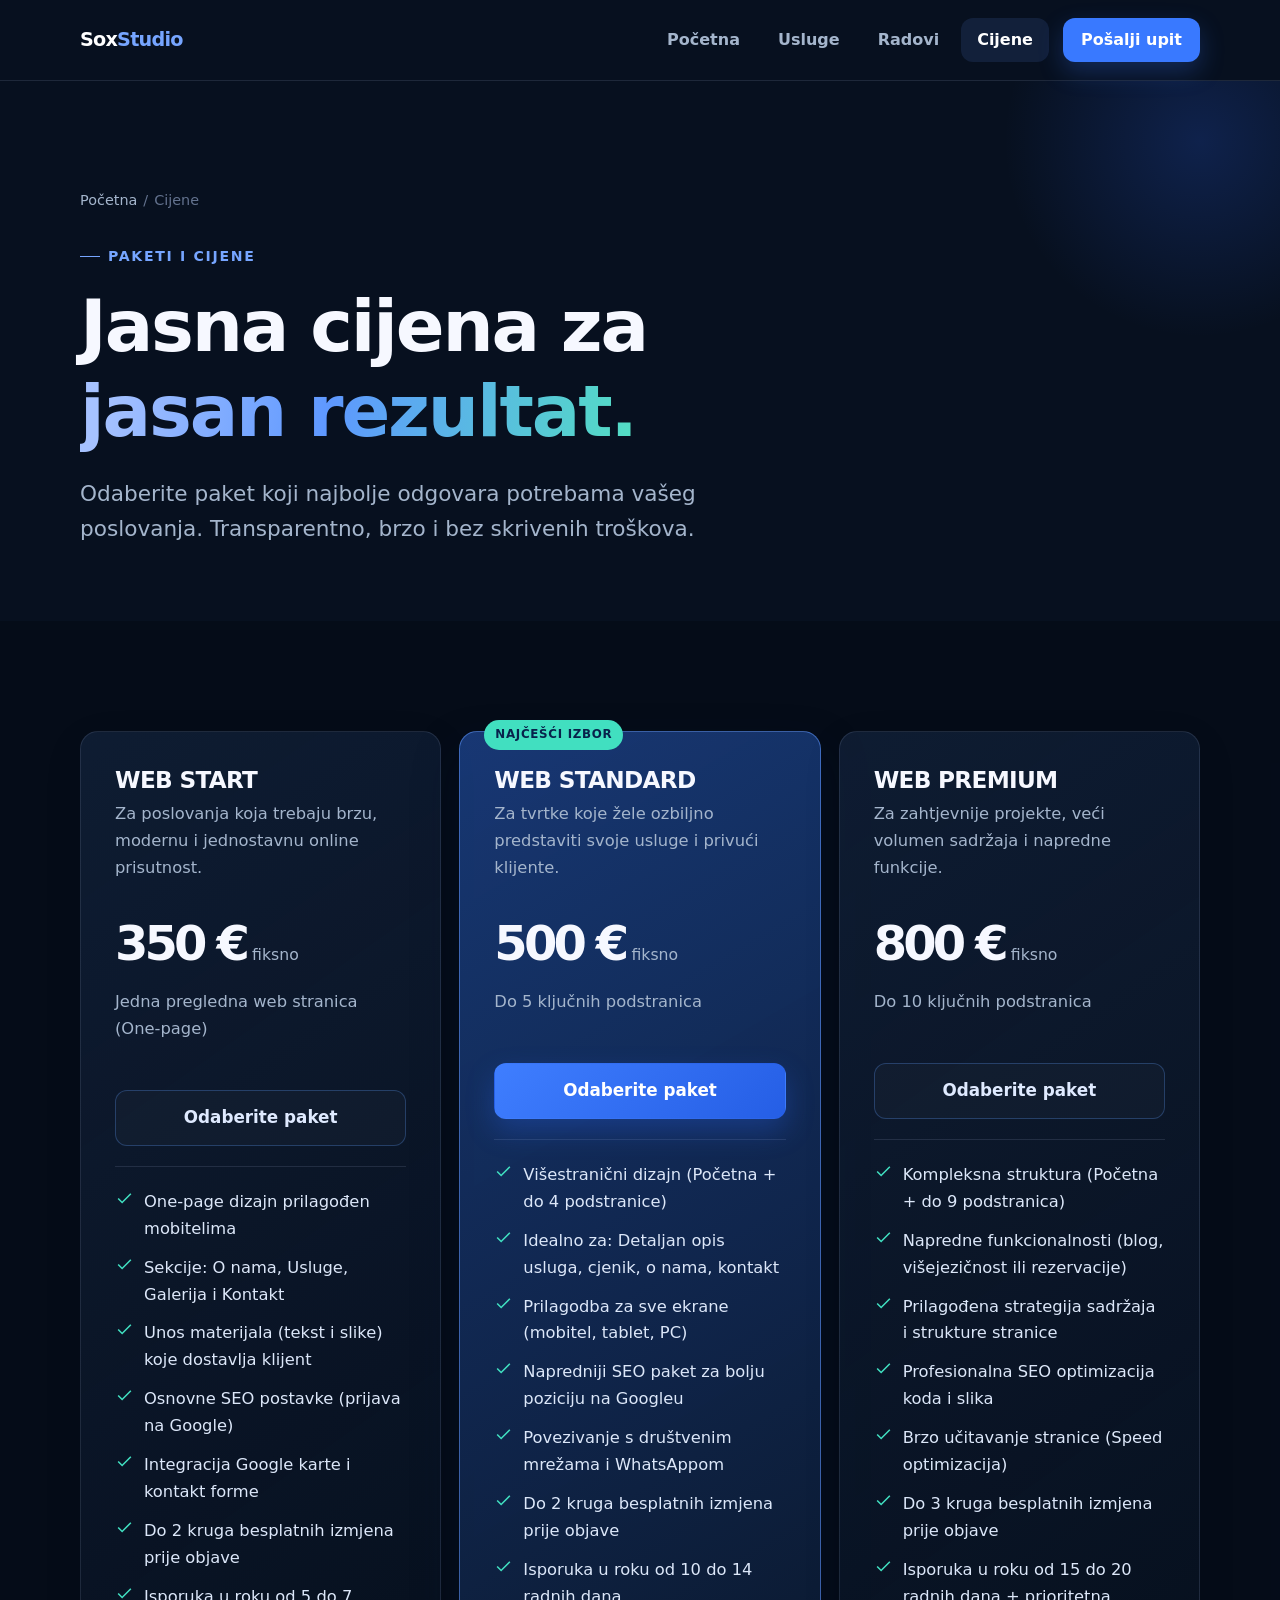
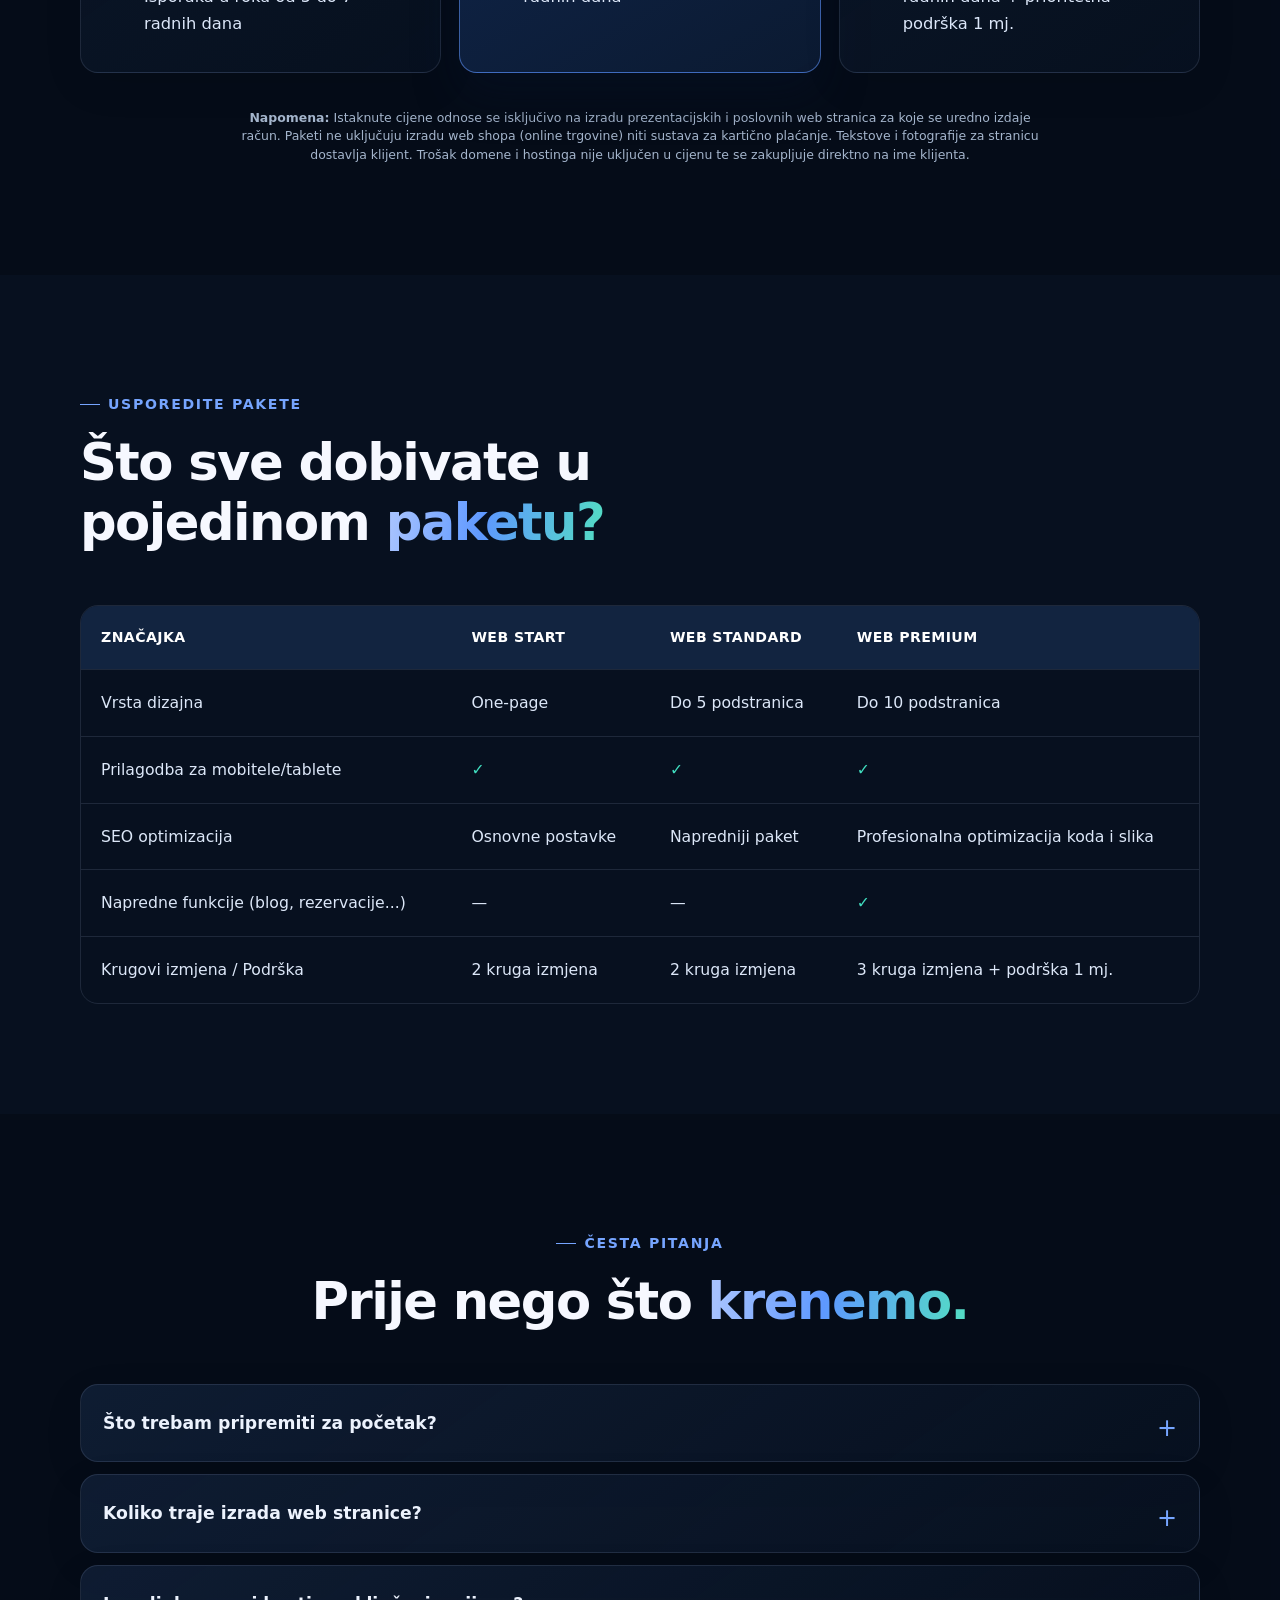
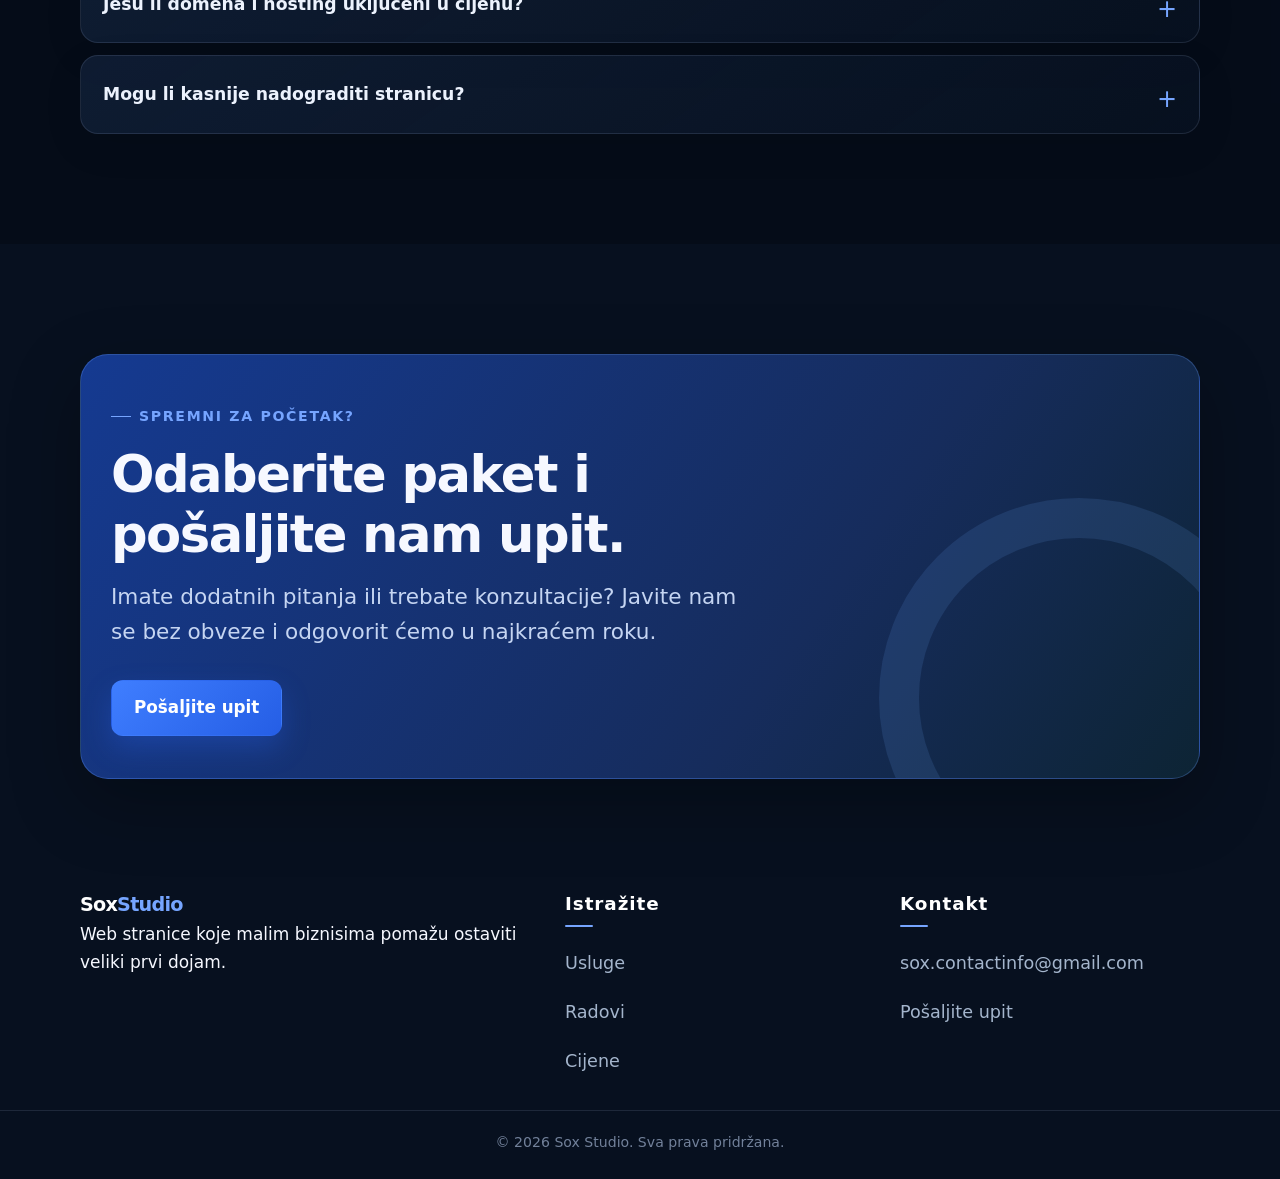
==== cijene.html @ cac180ed "Update cijene.html" ====
<!doctype html>
<html lang="hr">
<head>
  <meta charset="utf-8">
  <meta name="viewport" content="width=device-width, initial-scale=1">
  
  <!-- Primarni SEO Title -->
  <title>Cijene izrade web stranica za obrte i male biznise | Sox Studio</title>
  
  <!-- SEO Meta Opis -->
  <meta name="description" content="Transparentne cijene i paketi izrade web stranica za obrte i male biznise: Web Start (350 €), Web Standard (500 €) i Web Premium (800 €). Bez skrivenih troškova!">
  
  <!-- Kanonski link -->
  <link rel="canonical" href="https://sox-studio.hr/cijene.html">

  <!-- Open Graph tagovi za društvene mreže -->
  <meta property="og:title" content="Cijene izrade web stranica za obrte i male biznise | Sox Studio">
  <meta property="og:description" content="Transparentni paketi izrade web stranica: Web Start, Web Standard i Web Premium. Zatražite ponudu!">
  <meta property="og:type" content="website">
  <meta property="og:url" content="https://sox-studio.hr/cijene.html">

  <link rel="stylesheet" href="assets/styles.css">
</head>
<body>

  <header class="site-header">
    <div class="container nav">
      <a class="logo" href="index.html" aria-label="Sox Studio, početna">Sox<span>Studio</span></a>
      <button class="menu-button" type="button" aria-label="Otvori navigaciju" aria-expanded="false">
        <svg class="menu-icon" viewBox="0 0 24 24" fill="none" stroke="currentColor" stroke-width="2">
          <path d="M3 6h18M3 12h18M3 18h18"/>
        </svg>
        <svg class="close-icon" viewBox="0 0 24 24" fill="none" stroke="currentColor" stroke-width="2">
          <path d="m6 6 12 12M18 6 6 18"/>
        </svg>
      </button>
      <nav class="nav-links" aria-label="Glavna navigacija">
        <a href="index.html">Početna</a>
        <a href="usluge.html">Usluge</a>
        <a href="radovi.html">Radovi</a>
        <a href="cijene.html" aria-current="page">Cijene</a>
        <a href="kontakt.html" class="nav-cta">Pošalji upit</a>
      </nav>
    </div>
  </header>

  <main>
    <section class="page-hero">
      <div class="container" data-reveal>
        <div class="breadcrumbs">
          <a href="index.html">Početna</a>
          <span>/</span>
          <span>Cijene</span>
        </div>
        <p class="eyebrow">Paketi i cijene</p>
        <h1>Jasna cijena za <span class="gradient-text">jasan rezultat.</span></h1>
        <p class="lead">Odaberite paket koji najbolje odgovara potrebama vašeg poslovanja. Transparentno, brzo i bez skrivenih troškova.</p>
      </div>
    </section>

    <section class="section section--dark">
      <div class="container">
        <div class="pricing-grid">

          <!-- 1. WEB START -->
          <article class="price-card" data-reveal>
            <h3>WEB START</h3>
            <p>Za poslovanja koja trebaju brzu, modernu i jednostavnu online prisutnost.</p>
            <div class="price">
              <strong>350 €</strong>
              <span>fiksno</span>
            </div>
            <p class="price-note">Jedna pregledna web stranica (One-page)</p>
            <a class="button button--ghost" href="kontakt.html">Odaberite paket</a>
            <ul class="check-list">
              <li>
                <svg viewBox="0 0 24 24" fill="none" stroke="currentColor" stroke-width="2">
                  <path d="M20 6 9 17l-5-5"/>
                </svg>
                One-page dizajn prilagođen mobitelima
              </li>
              <li>
                <svg viewBox="0 0 24 24" fill="none" stroke="currentColor" stroke-width="2">
                  <path d="M20 6 9 17l-5-5"/>
                </svg>
                Sekcije: O nama, Usluge, Galerija i Kontakt
              </li>
              <li>
                <svg viewBox="0 0 24 24" fill="none" stroke="currentColor" stroke-width="2">
                  <path d="M20 6 9 17l-5-5"/>
                </svg>
                Unos materijala (tekst i slike) koje dostavlja klijent
              </li>
              <li>
                <svg viewBox="0 0 24 24" fill="none" stroke="currentColor" stroke-width="2">
                  <path d="M20 6 9 17l-5-5"/>
                </svg>
                Osnovne SEO postavke (prijava na Google)
              </li>
              <li>
                <svg viewBox="0 0 24 24" fill="none" stroke="currentColor" stroke-width="2">
                  <path d="M20 6 9 17l-5-5"/>
                </svg>
                Integracija Google karte i kontakt forme
              </li>
              <li>
                <svg viewBox="0 0 24 24" fill="none" stroke="currentColor" stroke-width="2">
                  <path d="M20 6 9 17l-5-5"/>
                </svg>
                Do 2 kruga besplatnih izmjena prije objave
              </li>
              <li>
                <svg viewBox="0 0 24 24" fill="none" stroke="currentColor" stroke-width="2">
                  <path d="M20 6 9 17l-5-5"/>
                </svg>
                Isporuka u roku od 5 do 7 radnih dana
              </li>
            </ul>
          </article>

          <!-- 2. WEB STANDARD (NAJČEŠĆI IZBOR) -->
          <article class="price-card price-card--popular" data-reveal>
            <span class="popular-label">Najčešći izbor</span>
            <h3>WEB STANDARD</h3>
            <p>Za tvrtke koje žele ozbiljno predstaviti svoje usluge i privući klijente.</p>
            <div class="price">
              <strong>500 €</strong>
              <span>fiksno</span>
            </div>
            <p class="price-note">Do 5 ključnih podstranica</p>
            <a class="button button--primary" href="kontakt.html">Odaberite paket</a>
            <ul class="check-list">
              <li>
                <svg viewBox="0 0 24 24" fill="none" stroke="currentColor" stroke-width="2">
                  <path d="M20 6 9 17l-5-5"/>
                </svg>
                Višestranični dizajn (Početna + do 4 podstranice)
              </li>
              <li>
                <svg viewBox="0 0 24 24" fill="none" stroke="currentColor" stroke-width="2">
                  <path d="M20 6 9 17l-5-5"/>
                </svg>
                Idealno za: Detaljan opis usluga, cjenik, o nama, kontakt
              </li>
              <li>
                <svg viewBox="0 0 24 24" fill="none" stroke="currentColor" stroke-width="2">
                  <path d="M20 6 9 17l-5-5"/>
                </svg>
                Prilagodba za sve ekrane (mobitel, tablet, PC)
              </li>
              <li>
                <svg viewBox="0 0 24 24" fill="none" stroke="currentColor" stroke-width="2">
                  <path d="M20 6 9 17l-5-5"/>
                </svg>
                Napredniji SEO paket za bolju poziciju na Googleu
              </li>
              <li>
                <svg viewBox="0 0 24 24" fill="none" stroke="currentColor" stroke-width="2">
                  <path d="M20 6 9 17l-5-5"/>
                </svg>
                Povezivanje s društvenim mrežama i WhatsAppom
              </li>
              <li>
                <svg viewBox="0 0 24 24" fill="none" stroke="currentColor" stroke-width="2">
                  <path d="M20 6 9 17l-5-5"/>
                </svg>
                Do 2 kruga besplatnih izmjena prije objave
              </li>
              <li>
                <svg viewBox="0 0 24 24" fill="none" stroke="currentColor" stroke-width="2">
                  <path d="M20 6 9 17l-5-5"/>
                </svg>
                Isporuka u roku od 10 do 14 radnih dana
              </li>
            </ul>
          </article>

          <!-- 3. WEB PREMIUM -->
          <article class="price-card" data-reveal>
            <h3>WEB PREMIUM</h3>
            <p>Za zahtjevnije projekte, veći volumen sadržaja i napredne funkcije.</p>
            <div class="price">
              <strong>800 €</strong>
              <span>fiksno</span>
            </div>
            <p class="price-note">Do 10 ključnih podstranica</p>
            <a class="button button--ghost" href="kontakt.html">Odaberite paket</a>
            <ul class="check-list">
              <li>
                <svg viewBox="0 0 24 24" fill="none" stroke="currentColor" stroke-width="2">
                  <path d="M20 6 9 17l-5-5"/>
                </svg>
                Kompleksna struktura (Početna + do 9 podstranica)
              </li>
              <li>
                <svg viewBox="0 0 24 24" fill="none" stroke="currentColor" stroke-width="2">
                  <path d="M20 6 9 17l-5-5"/>
                </svg>
                Napredne funkcionalnosti (blog, višejezičnost ili rezervacije)
              </li>
              <li>
                <svg viewBox="0 0 24 24" fill="none" stroke="currentColor" stroke-width="2">
                  <path d="M20 6 9 17l-5-5"/>
                </svg>
                Prilagođena strategija sadržaja i strukture stranice
              </li>
              <li>
                <svg viewBox="0 0 24 24" fill="none" stroke="currentColor" stroke-width="2">
                  <path d="M20 6 9 17l-5-5"/>
                </svg>
                Profesionalna SEO optimizacija koda i slika
              </li>
              <li>
                <svg viewBox="0 0 24 24" fill="none" stroke="currentColor" stroke-width="2">
                  <path d="M20 6 9 17l-5-5"/>
                </svg>
                Brzo učitavanje stranice (Speed optimizacija)
              </li>
              <li>
                <svg viewBox="0 0 24 24" fill="none" stroke="currentColor" stroke-width="2">
                  <path d="M20 6 9 17l-5-5"/>
                </svg>
                Do 3 kruga besplatnih izmjena prije objave
              </li>
              <li>
                <svg viewBox="0 0 24 24" fill="none" stroke="currentColor" stroke-width="2">
                  <path d="M20 6 9 17l-5-5"/>
                </svg>
                Isporuka u roku od 15 do 20 radnih dana + prioritetna podrška 1 mj.
              </li>
            </ul>
          </article>

        </div>

        <!-- Obavezni sitni tisak na dnu stranice -->
        <p class="muted" style="margin:36px auto 0; max-width:800px; text-align:center; font-size:.78rem; line-height:1.5;">
          <strong>Napomena:</strong> Istaknute cijene odnose se isključivo na izradu prezentacijskih i poslovnih web stranica za koje se uredno izdaje račun. Paketi ne uključuju izradu web shopa (online trgovine) niti sustava za kartično plaćanje. Tekstove i fotografije za stranicu dostavlja klijent. Trošak domene i hostinga nije uključen u cijenu te se zakupljuje direktno na ime klijenta.
        </p>
      </div>
    </section>

    <section class="section">
      <div class="container">
        <div class="section-head" data-reveal>
          <p class="eyebrow">Usporedite pakete</p>
          <h2>Što sve dobivate u pojedinom <span class="gradient-text">paketu?</span></h2>
        </div>
        <div class="compare-wrap" data-reveal>
          <table class="compare">
            <thead>
              <tr>
                <th>Značajka</th>
                <th>WEB START</th>
                <th>WEB STANDARD</th>
                <th>WEB PREMIUM</th>
              </tr>
            </thead>
            <tbody>
              <tr>
                <td>Vrsta dizajna</td>
                <td>One-page</td>
                <td>Do 5 podstranica</td>
                <td>Do 10 podstranica</td>
              </tr>
              <tr>
                <td>Prilagodba za mobitele/tablete</td>
                <td><span class="yes">✓</span></td>
                <td><span class="yes">✓</span></td>
                <td><span class="yes">✓</span></td>
              </tr>
              <tr>
                <td>SEO optimizacija</td>
                <td>Osnovne postavke</td>
                <td>Napredniji paket</td>
                <td>Profesionalna optimizacija koda i slika</td>
              </tr>
              <tr>
                <td>Napredne funkcije (blog, rezervacije...)</td>
                <td>—</td>
                <td>—</td>
                <td><span class="yes">✓</span></td>
              </tr>
              <tr>
                <td>Krugovi izmjena / Podrška</td>
                <td>2 kruga izmjena</td>
                <td>2 kruga izmjena</td>
                <td>3 kruga izmjena + podrška 1 mj.</td>
              </tr>
            </tbody>
          </table>
        </div>
      </div>
    </section>

    <section class="section section--dark">
      <div class="container">
        <div class="section-head section-head--center" data-reveal>
          <p class="eyebrow">Česta pitanja</p>
          <h2>Prije nego što <span class="gradient-text">krenemo.</span></h2>
        </div>
        <div class="faq-list" data-reveal>
          <details class="faq-item">
            <summary>Što trebam pripremiti za početak?</summary>
            <p>Tekstove i fotografije za stranicu dostavljate vi (klijent). Ako trebate smjernice što točno napisati ili koje slike odabrati, rado ćemo vam pomoći savjetom prije početka izrade.</p>
          </details>
          <details class="faq-item">
            <summary>Koliko traje izrada web stranice?</summary>
            <p>Za paket Web Start isporuka je u roku od 5 do 7 radnih dana, za Web Standard 10 do 14 radnih dana, dok se za Web Premium rok definira ovisno o kompleksnosti projekta (cca 15-20 radnih dana).</p>
          </details>
          <details class="faq-item">
            <summary>Jesu li domena i hosting uključeni u cijenu?</summary>
            <p>Nisu. Trošak domene i hostinga nije uključen u cijenu te se zakupljuje direktno na ime klijenta, a mi vam naravno možemo pomoći s preporukom i postavkama.</p>
          </details>
          <details class="faq-item">
            <summary>Mogu li kasnije nadograditi stranicu?</summary>
            <p>Apsolutno! Budući da radimo custom stranice od nule, struktura se uvijek može proširiti s novim podstranicama ili funkcijama kako vaše poslovanje bude raslo.</p>
          </details>
        </div>
      </div>
    </section>

    <section class="section">
      <div class="container">
        <div class="cta-box" data-reveal>
          <p class="eyebrow">Spremni za početak?</p>
          <h2>Odaberite paket i pošaljite nam upit.</h2>
          <p class="lead">Imate dodatnih pitanja ili trebate konzultacije? Javite nam se bez obveze i odgovorit ćemo u najkraćem roku.</p>
          <div class="button-row">
            <a class="button button--primary" href="kontakt.html">Pošaljite upit</a>
          </div>
        </div>
      </div>
    </section>
  </main>

  <footer class="site-footer">
    <div class="container">
      <div class="footer-grid">
        <div>
          <a class="logo" href="index.html">Sox<span>Studio</span></a>
          <p class="footer-copy">Web stranice koje malim biznisima pomažu ostaviti veliki prvi dojam.</p>
        </div>
        <div>
          <p class="footer-title">Istražite</p>
          <nav class="footer-links">
            <a href="usluge.html">Usluge</a>
            <a href="radovi.html">Radovi</a>
            <a href="cijene.html">Cijene</a>
          </nav>
        </div>
        <div>
          <p class="footer-title">Kontakt</p>
          <nav class="footer-links">
            <a href="mailto:sox.contactinfo@gmail.com">sox.contactinfo@gmail.com</a>
            <a href="kontakt.html">Pošaljite upit</a>
          </nav>
        </div>
      </div>
      <div class="footer-bottom">
        <span>© 2026 Sox Studio. Sva prava pridržana.</span>
      </div>
    </div>
  </footer>

  <script src="assets/script.js"></script>
  
  <!-- Schema.org strukturirani podaci za cjenik i pakete -->
  <script type="application/ld+json">
  {
    "@context": "https://schema.org",
    "@type": "WebPage",
    "name": "Cijene izrade web stranica — Sox Studio",
    "description": "Transparentni paketi za web stranice Sox Studija: Web Start (350 €), Web Standard (500 €) i Web Premium (800 €).",
    "url": "https://sox-studio.hr/cijene.html",
    "offers": [
      {
        "@type": "Offer",
        "name": "WEB START",
        "price": "350",
        "priceCurrency": "EUR",
        "description": "One-page dizajn, sekcije O nama, Usluge, Galerija i Kontakt, osnovni SEO, isporuka 5-7 dana."
      },
      {
        "@type": "Offer",
        "name": "WEB STANDARD",
        "price": "500",
        "priceCurrency": "EUR",
        "description": "Do 5 ključnih podstranica, napredniji SEO, povezivanje s društvenim mrežama, 2 kruga izmjena."
      },
      {
        "@type": "Offer",
        "name": "WEB PREMIUM",
        "price": "800",
        "priceCurrency": "EUR",
        "description": "Do 10 ključnih podstranica, napredne funkcionalnosti, speed optimizacija, prioritetna podrška."
      }
    ]
  }
  </script>
</body>
</html>
---- assets/styles.css ----
/* Sox Studio — shared, mobile-first styles (Fiksiran problem s prozirnošću kod skrolanja) */
:root {
  --bg: #07101f;
  --surface: #0c1729;
  --surface-2: #101f36;
  --line: rgba(195, 215, 255, .12);
  --line-strong: rgba(95, 159, 255, .28);
  --text: #f6f8ff;
  --muted: #a4b5cc;
  --blue: #3979ff;
  --blue-light: #76a5ff;
  --teal: #41dfc0;
  --shadow: 0 24px 70px rgba(0, 0, 0, .28);
  --radius-lg: 28px;
  --radius-md: 18px;
  --container: min(1120px, calc(100% - 40px));
}

* { box-sizing: border-box; }
html { scroll-behavior: smooth; }
body {
  min-width: 320px;
  margin: 0;
  overflow-x: hidden;
  color: var(--text);
  background: var(--bg);
  font-family: Inter, ui-sans-serif, system-ui, -apple-system, BlinkMacSystemFont, "Segoe UI", sans-serif;
  font-size: 17px;
  line-height: 1.65;
}
body.menu-open { overflow: hidden; }
a { color: inherit; }
button, input, textarea { font: inherit; }
button { cursor: pointer; }
::selection { background: rgba(57, 121, 255, .55); color: #fff; }

.container { width: var(--container); margin-inline: auto; }
.eyebrow {
  display: inline-flex;
  align-items: center;
  gap: 8px;
  margin: 0 0 16px;
  color: var(--blue-light);
  font-size: .88rem; 
  font-weight: 800;
  letter-spacing: .12em;
  text-transform: uppercase;
}
.eyebrow::before { width: 20px; height: 1px; background: currentColor; content: ""; }
.section { padding: 85px 0; }
.section--dark { background: rgba(3, 8, 18, .44); }
.section-head { max-width: 700px; margin-bottom: 38px; }
.section-head--center { margin-inline: auto; text-align: center; }
h1, h2, h3, h4, p { margin-top: 0; }
h1, h2, h3, h4 { letter-spacing: -.03em; line-height: 1.18; }
h1 { max-width: 740px; margin-bottom: 22px; font-size: clamp(2.6rem, 8.5vw, 4.5rem); }
h2 { margin-bottom: 18px; font-size: clamp(2.1rem, 5.5vw, 3.2rem); }
h3 { font-size: 1.45rem; }
h4 { font-size: 1.18rem; }
.lead { max-width: 630px; margin-bottom: 0; color: var(--muted); font-size: clamp(1.12rem, 2.3vw, 1.35rem); }
.gradient-text { background: linear-gradient(100deg, #a6c2ff 5%, #5e98ff 45%, #53dfc2); -webkit-background-clip: text; background-clip: text; color: transparent; }
.muted { color: var(--muted); }

/* Header & Mobile Navigation Fix (Uklonjena prozirnost kod skrolanja) */
.site-header {
  position: sticky;
  top: 0;
  z-index: 30;
  border-bottom: 1px solid var(--line);
  background: #07101f;
}
.site-header.is-scrolled { 
  background: #07101f; 
}
.nav { display: flex; min-height: 74px; align-items: center; justify-content: space-between; }
.logo { display: inline-flex; align-items: center; color: #fff; font-size: 1.2rem; font-weight: 850; letter-spacing: -.04em; text-decoration: none; }
.logo span { color: var(--blue-light); }
.menu-button { z-index: 32; display: grid; width: 44px; height: 44px; padding: 0; place-content: center; border: 1px solid var(--line); border-radius: 11px; color: var(--text); background: rgba(255, 255, 255, .03); }
.menu-button svg { width: 20px; height: 20px; }
.menu-button .close-icon { display: none; }
.menu-button[aria-expanded="true"] .menu-icon { display: none; }
.menu-button[aria-expanded="true"] .close-icon { display: block; }

/* Mobilni meni */
.nav-links { 
  position: fixed; 
  inset: 0; 
  z-index: 31; 
  display: flex; 
  visibility: hidden; 
  padding: 100px 24px 30px; 
  flex-direction: column; 
  align-items: center; 
  justify-content: center; 
  gap: 16px; 
  opacity: 0; 
  background: #07101f; 
  transition: opacity .22s ease, visibility .22s ease; 
}
.nav-links[data-open="true"] { visibility: visible; opacity: 1; }
.nav-links a { width: min(100%, 340px); padding: 15px 20px; border-radius: 12px; color: var(--muted); font-size: 1.25rem; font-weight: 700; text-align: center; text-decoration: none; transition: background .2s, color .2s; }
.nav-links a:hover, .nav-links a[aria-current="page"] { color: #fff; background: rgba(100, 149, 255, .12); }
.nav-links .nav-cta { margin-top: 8px; color: #fff; background: var(--blue); box-shadow: 0 10px 25px rgba(57, 121, 255, .25); }

/* Buttons */
.button-row { display: flex; flex-wrap: wrap; gap: 14px; margin-top: 30px; }
.button { display: inline-flex; min-height: 52px; align-items: center; justify-content: center; gap: 10px; padding: 13px 22px; border: 1px solid transparent; border-radius: 12px; color: #fff; font-size: 1.05rem; font-weight: 760; text-align: center; text-decoration: none; transition: transform .2s, border-color .2s, background .2s, box-shadow .2s; }
.button:hover { transform: translateY(-2px); }
.button--primary { background: linear-gradient(135deg, #3f7eff, #255ee5); box-shadow: 0 12px 28px rgba(40, 96, 231, .32); }
.button--primary:hover { box-shadow: 0 16px 34px rgba(40, 96, 231, .45); }
.button--ghost { border-color: var(--line-strong); color: #dfeaff; background: rgba(255,255,255,.025); }
.button--ghost:hover { border-color: rgba(140, 181, 255, .7); background: rgba(100, 149, 255, .1); }
.button svg { width: 18px; height: 18px; }

/* Homepage hero */
.hero { position: relative; padding: 85px 0 65px; overflow: hidden; }
.hero::before { position: absolute; top: -290px; right: -270px; width: 580px; height: 580px; border-radius: 50%; background: radial-gradient(circle, rgba(46, 101, 255, .2), transparent 67%); content: ""; pointer-events: none; }
.hero-grid { display: grid; gap: 52px; align-items: center; }
.hero-copy { position: relative; z-index: 1; }
.hero .lead { max-width: 580px; }
.hero-points { display: grid; gap: 12px; margin: 32px 0 0; padding: 0; list-style: none; color: #d6e1f5; font-size: 1.08rem; }
.hero-points li { display: flex; align-items: center; gap: 10px; }
.tick { display: grid; width: 22px; height: 22px; flex: none; place-items: center; border-radius: 50%; color: var(--teal); background: rgba(65, 223, 192, .1); }
.tick svg { width: 13px; height: 13px; }
.hero-visual { position: relative; max-width: 490px; margin-inline: auto; }
.glow { position: absolute; inset: 14% 12%; border-radius: 50%; background: rgba(47, 106, 255, .32); filter: blur(45px); }
.site-preview { position: relative; overflow: hidden; border: 1px solid rgba(162, 192, 255, .25); border-radius: 19px; background: #f7faff; box-shadow: 0 34px 70px rgba(0, 0, 0, .42); color: #17243c; transform: rotate(1.8deg); }
.preview-bar { display: flex; height: 30px; align-items: center; gap: 5px; padding-inline: 12px; background: #e9eff9; }
.preview-dot { width: 6px; height: 6px; border-radius: 50%; background: #c4cfdf; }
.preview-address { width: 42%; height: 10px; margin-left: 7px; border-radius: 5px; background: #d7e1ef; }
.preview-content { min-height: 260px; padding: 22px; background: linear-gradient(132deg, #eef4ff 0 58%, #cbe3ff 58%); }
.preview-nav { display: flex; justify-content: space-between; color: #354b70; font-size: .55rem; font-weight: 800; }
.preview-nav b { color: #2457cc; font-size: .75rem; }
.preview-splash { position: relative; max-width: 220px; margin-top: 32px; }
.preview-label { display: inline-block; color: #4388df; font-size: .5rem; font-weight: 800; letter-spacing: .1em; text-transform: uppercase; }
.preview-content h3 { margin: 5px 0 11px; color: #1b3158; font-size: 1.4rem; }
.preview-content p { width: 85%; margin-bottom: 13px; color: #647695; font-size: .55rem; }
.preview-action { display: inline-block; padding: 7px 10px; border-radius: 4px; color: #fff; background: #2a6def; font-size: .5rem; font-weight: 800; }
.preview-shape { position: absolute; right: 19px; bottom: 17px; width: 110px; height: 150px; border-radius: 55px 55px 13px 13px; background: linear-gradient(145deg, #2368e8, #71d9d2); transform: rotate(20deg); }
.preview-shape::before { position: absolute; top: 22px; left: 29px; width: 52px; height: 52px; border: 8px solid rgba(255,255,255,.78); border-radius: 50%; content: ""; }
.floating-card { position: absolute; z-index: 2; display: flex; align-items: center; gap: 8px; padding: 10px 14px; border: 1px solid rgba(201, 219, 255, .25); border-radius: 11px; color: #e9f1ff; background: rgba(13, 29, 55, .89); box-shadow: var(--shadow); font-size: .82rem; font-weight: 760; backdrop-filter: blur(8px); }
.floating-card--top { top: 15%; left: -13px; }
.floating-card--bottom { right: -9px; bottom: 8%; }
.floating-icon { display: grid; width: 22px; height: 22px; place-items: center; border-radius: 7px; color: var(--teal); background: rgba(65, 223, 192, .12); }
.floating-icon svg { width: 13px; height: 13px; }
.rating { color: #ffd76b; letter-spacing: -1px; }

/* General components */
.trust-strip { padding: 25px 0; border-block: 1px solid var(--line); color: var(--muted); }
.trust-inner { display: flex; flex-wrap: wrap; align-items: center; justify-content: center; gap: 15px 28px; text-align: center; }
.trust-inner p { margin: 0; color: #d5e0f2; font-size: .98rem; font-weight: 720; }
.trust-item { display: flex; align-items: center; gap: 8px; font-size: .92rem; font-weight: 650; }
.trust-item svg { width: 17px; height: 17px; color: var(--teal); }
.cards { display: grid; gap: 16px; }
.feature-card, .project-card, .price-card, .step-card, .contact-card, .testimonial, .faq-item { border: 1px solid var(--line); border-radius: var(--radius-md); background: linear-gradient(145deg, rgba(20, 37, 64, .66), rgba(10, 22, 40, .45)); box-shadow: 0 12px 40px rgba(0,0,0,.08); }
.feature-card { padding: 28px; transition: border-color .2s, transform .2s, background .2s; }
.feature-card:hover { border-color: var(--line-strong); background: rgba(21, 42, 73, .88); transform: translateY(-4px); }
.icon-box { display: grid; width: 46px; height: 46px; margin-bottom: 20px; place-items: center; border: 1px solid rgba(113, 163, 255, .18); border-radius: 13px; color: var(--blue-light); background: rgba(63, 126, 255, .11); }
.icon-box--teal { color: var(--teal); background: rgba(65, 223, 192, .09); }
.icon-box svg { width: 22px; height: 22px; }
.feature-card p, .project-card p, .step-card p, .testimonial p { margin: 12px 0 0; color: var(--muted); font-size: 1.05rem; }
.text-link { display: inline-flex; align-items: center; gap: 8px; margin-top: 18px; color: var(--blue-light); font-size: 1.02rem; font-weight: 750; text-decoration: none; }
.text-link svg { width: 16px; height: 16px; transition: transform .2s; }
.text-link:hover svg { transform: translateX(3px); }

/* Project cards */
.projects { display: grid; gap: 20px; }
.project-card { position: relative; overflow: hidden; }

.project-thumb { 
  position: relative; 
  height: 230px; 
  overflow: hidden; 
  padding: 0; 
}

.project-thumb::after { 
  position: absolute; 
  inset: 0; 
  background: linear-gradient(180deg, transparent 55%, rgba(1, 7, 18, .3)); 
  content: ""; 
  pointer-events: none;
  z-index: 2;
}

.project-thumb--roletar { background: linear-gradient(135deg, #f9eee1 0 52%, #a76d37 52% 60%, #d2b28d 60%); }
.project-thumb--volt { background: linear-gradient(135deg, #0b1128, #123362 55%, #1b917f); }
.project-thumb--kvadrat { background: linear-gradient(135deg, #d5d8da, #9da5a8 48%, #494e55 48%); }
.project-thumb--beauty { background: linear-gradient(135deg, #f9e3e8, #dbafbf 55%, #a16f80); }

.mini-image {
  position: absolute;
  top: 0;
  left: 0;
  width: 100%;
  height: 100%;
  object-fit: cover; 
  object-position: top center; 
  display: block;
  z-index: 1;
}

.project-info { padding: 26px; }
.project-meta { display: flex; align-items: center; gap: 8px; margin: 0 0 10px; color: var(--blue-light); font-size: .84rem; font-weight: 800; letter-spacing: .07em; text-transform: uppercase; }
.status { display: inline-flex; align-items: center; gap: 6px; color: #b5f6e9; }
.status::before { width: 6px; height: 6px; border-radius: 50%; background: var(--teal); box-shadow: 0 0 10px var(--teal); content: ""; }

/* Process, testimonial, cta */
.steps { display: grid; gap: 16px; counter-reset: step; }
.step-card { position: relative; padding: 28px 24px 24px 74px; }
.step-card::before { position: absolute; top: 26px; left: 24px; display: grid; width: 33px; height: 33px; place-items: center; border-radius: 50%; color: var(--blue-light); background: rgba(63, 126, 255, .12); content: counter(step, decimal-leading-zero); counter-increment: step; font-size: .85rem; font-weight: 850; }
.testimonials { display: grid; gap: 16px; }
.testimonial { padding: 28px; }
.quote-mark { color: var(--blue-light); font-size: 2.3rem; line-height: .55; }
.testimonial footer { display: flex; align-items: center; gap: 12px; margin-top: 20px; }
.avatar { display: grid; width: 38px; height: 38px; place-items: center; border-radius: 50%; color: #dce7ff; background: #213961; font-size: .85rem; font-weight: 820; }
.testimonial footer strong, .testimonial footer span { display: block; }
.testimonial footer strong { font-size: .98rem; }
.testimonial footer span { color: var(--muted); font-size: .85rem; }
.cta-box { position: relative; overflow: hidden; padding: 42px 30px; border: 1px solid rgba(106, 157, 255, .28); border-radius: var(--radius-lg); background: linear-gradient(125deg, #153a91, #162c5c 65%, #0d2434); box-shadow: var(--shadow); }
.cta-box::after { position: absolute; right: -80px; bottom: -120px; width: 320px; height: 320px; border: 40px solid rgba(109, 168, 255, .13); border-radius: 50%; content: ""; }
.cta-box > * { position: relative; z-index: 1; }
.cta-box h2 { max-width: 700px; margin-bottom: 14px; }
.cta-box .lead { color: #c5d5f2; }
.cta-box .button--ghost { border-color: rgba(255,255,255,.25); }

/* Page hero */
.page-hero { position: relative; padding: 80px 0 58px; overflow: hidden; }
.page-hero::after { position: absolute; top: -150px; right: -130px; width: 420px; height: 420px; border-radius: 50%; background: radial-gradient(circle, rgba(47, 105, 255, .2), transparent 66%); content: ""; }
.page-hero .container { position: relative; z-index: 1; }
.breadcrumbs { display: flex; flex-wrap: wrap; gap: 6px; margin-bottom: 24px; color: var(--muted); font-size: .9rem; }
.breadcrumbs a { color: var(--muted); text-decoration: none; }
.breadcrumbs a:hover { color: #fff; }
.breadcrumbs span { color: #63728e; }

/* Services */
.service-list { display: grid; gap: 20px; }
.service-row { display: grid; gap: 18px; padding: 28px; border-top: 1px solid var(--line); }
.service-row:first-child { border-top: 0; }
.service-row h3 { margin-bottom: 10px; }
.service-row p { margin: 0; color: var(--muted); font-size: 1.05rem; }
.service-number { color: var(--blue-light); font-size: .85rem; font-weight: 850; letter-spacing: .08em; }
.check-list { display: grid; gap: 12px; margin: 20px 0 0; padding: 0; list-style: none; color: #dce7f9; font-size: 1.02rem; }
.check-list li { display: flex; gap: 10px; align-items: flex-start; }
.check-list svg { width: 19px; height: 19px; flex: none; color: var(--teal); }
.split-panel { display: grid; gap: 30px; align-items: center; }
.content-panel { padding: 30px; border: 1px solid var(--line); border-radius: var(--radius-lg); background: rgba(15, 30, 53, .53); }
.content-panel h3 { margin-bottom: 12px; }
.content-panel p { color: var(--muted); font-size: 1.05rem; }
.metric-grid { display: grid; grid-template-columns: repeat(2, 1fr); gap: 1px; overflow: hidden; border: 1px solid var(--line); border-radius: var(--radius-md); background: var(--line); }
.metric { padding: 24px 18px; background: #0c192d; }
.metric strong { display: block; color: #fff; font-size: 1.8rem; letter-spacing: -.06em; }
.metric span { color: var(--muted); font-size: .88rem; }

/* Portfolio */
.filter-bar { display: flex; gap: 9px; margin: 0 0 26px; overflow-x: auto; padding-bottom: 5px; scrollbar-width: none; }
.filter-bar::-webkit-scrollbar { display: none; }
.filter-button { flex: none; padding: 11px 16px; border: 1px solid var(--line); border-radius: 999px; color: var(--muted); background: transparent; font-size: .9rem; font-weight: 700; }
.filter-button[aria-pressed="true"], .filter-button:hover { border-color: rgba(112, 163, 255, .45); color: #fff; background: rgba(57, 121, 255, .15); }
.project-card.is-hidden { display: none; }
.case-grid { display: grid; gap: 20px; }
.case-highlight { padding: 30px; border: 1px solid rgba(102, 157, 255, .22); border-radius: var(--radius-lg); background: linear-gradient(135deg, #122a52, #0c1830); }
.case-highlight h3 { margin: 12px 0; font-size: 1.7rem; }
.case-tags { display: flex; flex-wrap: wrap; gap: 8px; margin-top: 20px; }
.tag { padding: 7px 11px; border: 1px solid var(--line); border-radius: 6px; color: #c8d6ed; background: rgba(255,255,255,.035); font-size: .8rem; font-weight: 700; }

/* Pricing */
.pricing-grid { display: grid; gap: 18px; align-items: stretch; }
.price-card { position: relative; padding: 30px; }
.price-card--popular { border-color: rgba(98, 151, 255, .55); background: linear-gradient(150deg, rgba(29, 68, 142, .78), rgba(12, 27, 51, .92)); box-shadow: 0 22px 45px rgba(5, 17, 40, .4); }
.popular-label { position: absolute; top: -12px; left: 24px; padding: 5px 11px; border-radius: 999px; color: #08224b; background: var(--teal); font-size: .74rem; font-weight: 850; letter-spacing: .06em; text-transform: uppercase; }
.price-card h3 { margin-bottom: 8px; }
.price-card > p { margin-bottom: 22px; color: var(--muted); font-size: 1.02rem; }
.price { display: flex; align-items: baseline; gap: 6px; margin-bottom: 6px; }
.price strong { font-size: 3rem; letter-spacing: -.08em; }
.price span { color: var(--muted); font-size: .98rem; }
.price-note { min-height: 24px; color: var(--muted); font-size: .88rem; }
.price-card .button { width: 100%; margin: 25px 0 0; }
.price-card .check-list { padding-top: 22px; border-top: 1px solid var(--line); }
.compare-wrap { overflow-x: auto; border: 1px solid var(--line); border-radius: var(--radius-md); }
.compare { width: 100%; min-width: 630px; border-collapse: collapse; color: #dce7f8; font-size: .98rem; text-align: left; }
.compare th, .compare td { padding: 20px; border-bottom: 1px solid var(--line); }
.compare th { color: #fff; background: rgba(24, 45, 79, .7); font-size: .88rem; letter-spacing: .03em; text-transform: uppercase; }
.compare tr:last-child td { border-bottom: 0; }
.yes { color: var(--teal); font-weight: 800; }
.faq-list { display: grid; gap: 12px; }
.faq-item { overflow: hidden; }
.faq-item summary { position: relative; padding: 24px 54px 24px 22px; cursor: pointer; color: #ecf2fd; font-size: 1.08rem; font-weight: 750; list-style: none; }
.faq-item summary::-webkit-details-marker { display: none; }
.faq-item summary::after { position: absolute; right: 22px; color: var(--blue-light); content: "+"; font-size: 1.5rem; font-weight: 400; transition: transform .2s; }
.faq-item[open] summary::after { transform: rotate(45deg); }
.faq-item p { margin: -4px 22px 22px; color: var(--muted); font-size: 1.02rem; }

/* Contact */
.contact-grid { display: grid; gap: 20px; }
.contact-card { padding: 28px; }
.contact-card h3 { margin-bottom: 10px; }
.contact-card p { color: var(--muted); font-size: 1.02rem; }
.contact-lines { display: grid; gap: 16px; margin-top: 24px; }
.contact-line { display: flex; align-items: center; gap: 12px; color: #e2ebfa; font-size: 1.02rem; font-weight: 700; text-decoration: none; }
.contact-line .icon-box { width: 38px; height: 38px; margin: 0; border-radius: 10px; }
.contact-line .icon-box svg { width: 17px; height: 17px; }
.form-card { padding: 32px; border: 1px solid var(--line-strong); border-radius: var(--radius-lg); background: linear-gradient(145deg, rgba(22, 47, 83, .84), rgba(9, 21, 40, .9)); }
.form-card h2 { font-size: 2rem; }
.form-card > p { margin-bottom: 25px; color: var(--muted); font-size: 1.02rem; }
.form-grid { display: grid; gap: 16px; }
.field { display: grid; gap: 8px; }
.field label { color: #dbe7f9; font-size: .94rem; font-weight: 720; }
.field input, .field textarea, .field select { width: 100%; padding: 15px 18px; border: 1px solid var(--line); border-radius: 11px; outline: none; color: #fff; background: rgba(4, 12, 25, .57); font-size: 1.02rem; transition: border-color .2s, box-shadow .2s; }
.field textarea { min-height: 124px; resize: vertical; }
.field select { color-scheme: dark; }
.field input::placeholder, .field textarea::placeholder { color: #63738d; }
.field input:focus, .field textarea:focus, .field select:focus { border-color: var(--blue-light); box-shadow: 0 0 0 3px rgba(93, 148, 255, .14); }
.form-card .button { width: 100%; margin-top: 23px; }
.form-message { min-height: 24px; margin: 12px 0 0; color: #aeeedf; font-size: .9rem; }
.map-card { min-height: 250px; overflow: hidden; border: 1px solid var(--line); border-radius: var(--radius-lg); background: linear-gradient(135deg, #132a48 0 23%, #0d1c31 23% 50%, #163353 50% 72%, #0c192c 72%); }
.map-overlay { display: grid; min-height: 250px; place-content: center; padding: 30px; text-align: center; background: radial-gradient(circle, rgba(46,107,255,.35), transparent 44%); }
.pin { display: grid; width: 58px; height: 58px; margin: 0 auto 12px; place-items: center; border: 8px solid rgba(65, 223, 192, .28); border-radius: 50%; color: var(--teal); background: #173651; box-shadow: 0 0 0 10px rgba(65, 223, 192, .06); }
.pin svg { width: 22px; height: 22px; }

/* Footer */
.footer-grid {
  display: grid;
  gap: 35px;
}

/* Naglašeni naslovi u footeru */
.footer-title {
  color: #fff;
  font-size: 1.15rem;
  font-weight: 800;
  letter-spacing: 0.05em;
  margin-bottom: 18px;
  position: relative;
}

.footer-title::after {
  content: "";
  display: block;
  width: 28px;
  height: 2px;
  background: var(--blue-light);
  margin-top: 6px;
  border-radius: 2px;
}

/* Razmak, veći font i vertikalni raspored za linkove u footeru na mobitelu */
.footer-links {
  display: flex;
  flex-direction: column;
  gap: 12px; 
}

.footer-links a {
  font-size: 1.1rem; 
  padding: 4px 0; 
  text-decoration: none;
  color: var(--muted);
  transition: color .2s;
}

.footer-links a:hover {
  color: #fff;
}

.footer-bottom { 
  text-align: center; 
  margin-top: 30px; 
  padding-top: 20px; 
  padding-bottom: 25px; 
  border-top: 1px solid var(--line); 
  color: #72819a; 
  font-size: .88rem; 
  width: 100vw;
  position: relative;
  left: 50%;
  right: 50%;
  margin-left: -50vw;
  margin-right: -50vw;
}

/* Reveal animation */
[data-reveal] { opacity: 0; transform: translateY(15px); transition: opacity .5s ease, transform .5s ease; }
[data-reveal].is-visible { opacity: 1; transform: translateY(0); }

@media (min-width: 620px) {
  .cards--3, .testimonials, .projects--2, .pricing-grid { grid-template-columns: repeat(2, 1fr); }
  .feature-card { padding: 30px; }
  .projects { grid-template-columns: repeat(2, 1fr); }
  .project-card--wide { grid-column: span 2; display: grid; grid-template-columns: 1.05fr .95fr; }
  .project-card--wide .project-thumb { min-height: 100%; }
  .steps { grid-template-columns: repeat(2, 1fr); }
  .contact-grid { grid-template-columns: .76fr 1.24fr; }
  .form-grid--two { grid-template-columns: repeat(2, 1fr); }
  .footer-grid { grid-template-columns: 1.5fr 1fr 1fr; }
  .service-row { grid-template-columns: 74px 1.1fr 1fr; align-items: start; }
  .split-panel { grid-template-columns: 1.05fr .95fr; }
}

@media (min-width: 780px) {
  .nav { min-height: 80px; }
  .menu-button { display: none; }
  .nav-links { position: static; display: flex; visibility: visible; padding: 0; flex-direction: row; gap: 6px; opacity: 1; background: transparent; }
  .nav-links a { width: auto; padding: 9px 16px; font-size: 1rem; }
  .nav-links .nav-cta { margin: 0 0 0 8px; padding-inline: 18px; }
  .hero { min-height: 690px; padding: 98px 0 82px; display: grid; align-items: center; }
  .hero-grid { grid-template-columns: 1.03fr .97fr; gap: 52px; }
  .hero-points { grid-template-columns: repeat(2, max-content); column-gap: 26px; }
  .section { padding: 110px 0; }
  .section-head { margin-bottom: 52px; }
  .cards--3 { grid-template-columns: repeat(3, 1fr); }
  .steps { grid-template-columns: repeat(4, 1fr); }
  .step-card { min-height: 178px; padding: 72px 22px 24px; }
  .step-card::before { top: 24px; left: 22px; }
  .testimonials { grid-template-columns: repeat(3, 1fr); }
  .pricing-grid { grid-template-columns: repeat(3, 1fr); }
  .price-card { padding: 34px; }
  .price-card--popular { transform: translateY(-10px); }
  .page-hero { padding: 108px 0 74px; }
  .page-hero .lead { font-size: 1.35rem; }
  .case-grid { grid-template-columns: 1.2fr .8fr; }
  .map-card { min-height: 330px; }
  .map-overlay { min-height: 330px; }
}

@media (min-width: 1000px) {
  .projects { gap: 25px; }
  .project-thumb { min-height: 260px; }
  .project-info { padding: 28px; }
  .contact-grid { gap: 38px; }
  .form-card { padding: 38px; }
}

@media (prefers-reduced-motion: reduce) {
  *, *::before, *::after { scroll-behavior: auto !important; transition-duration: .01ms !important; animation-duration: .01ms !important; animation-iteration-count: 1 !important; }
}
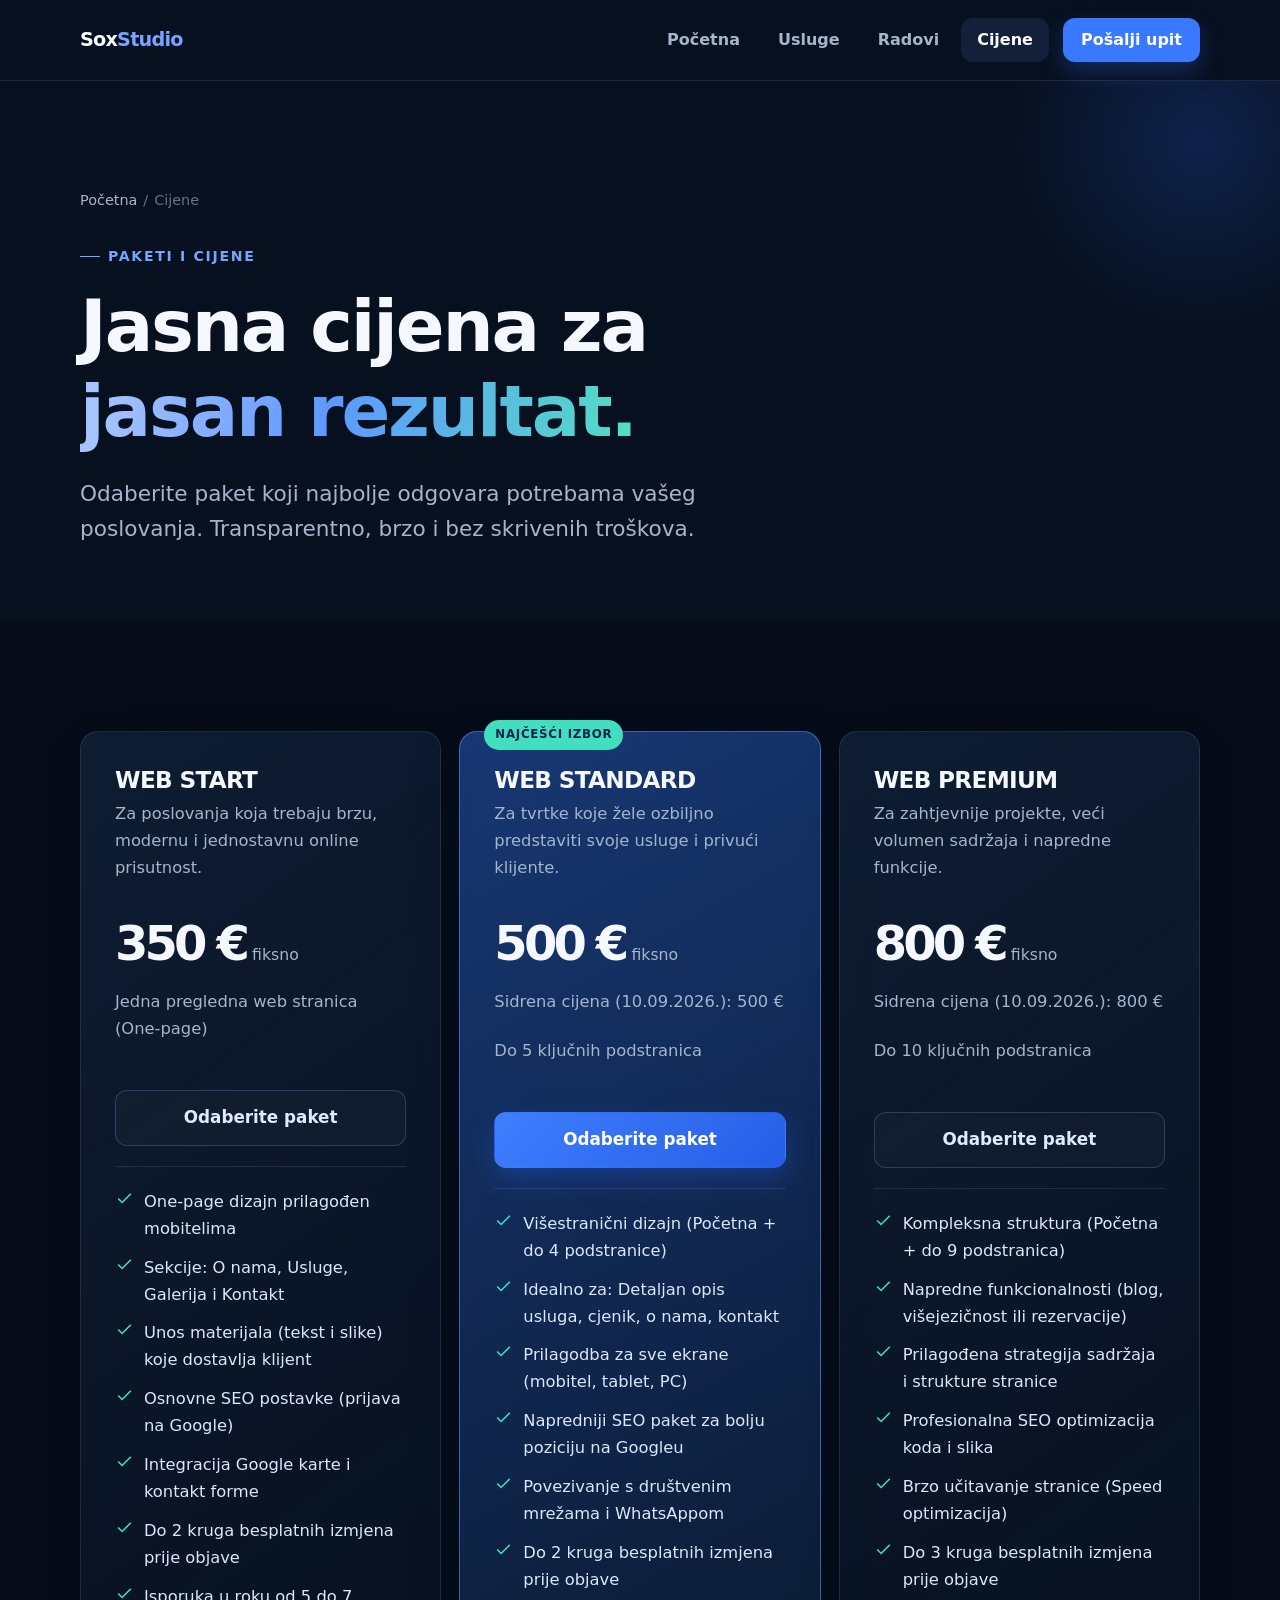
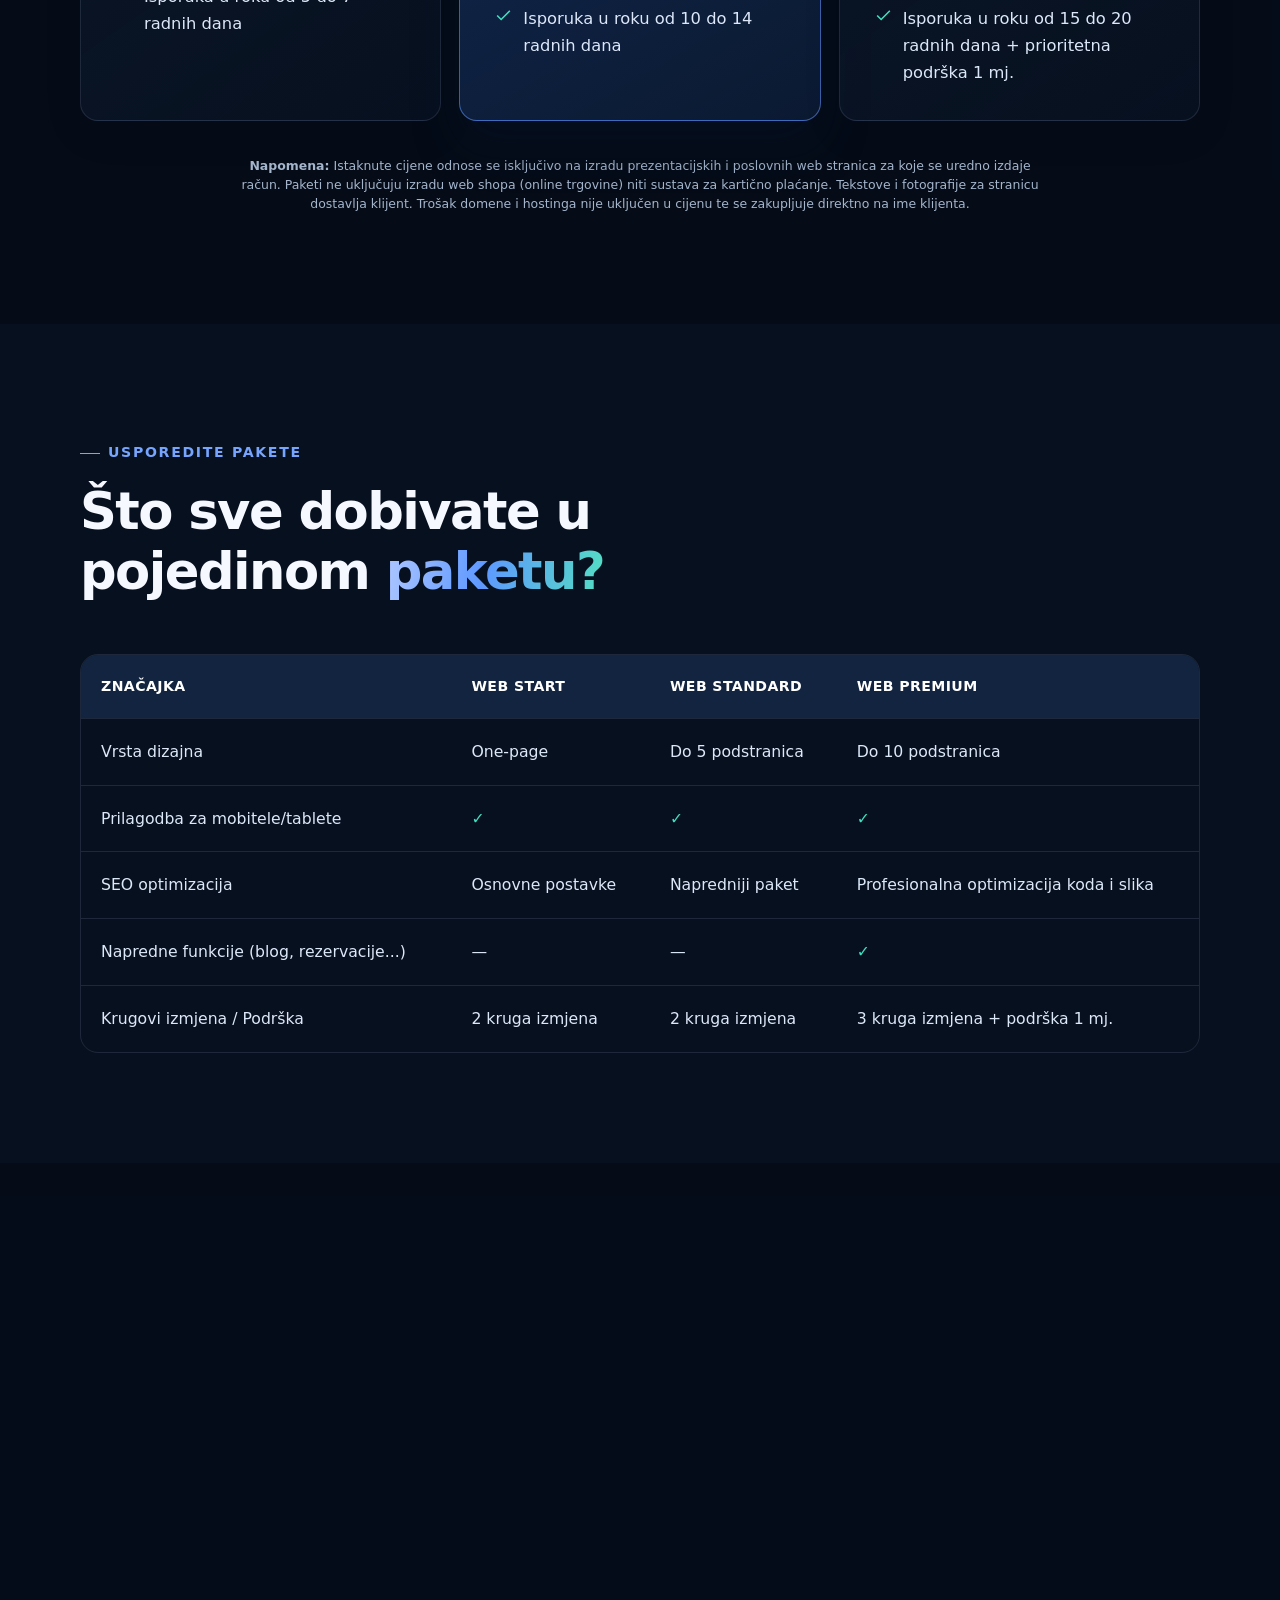
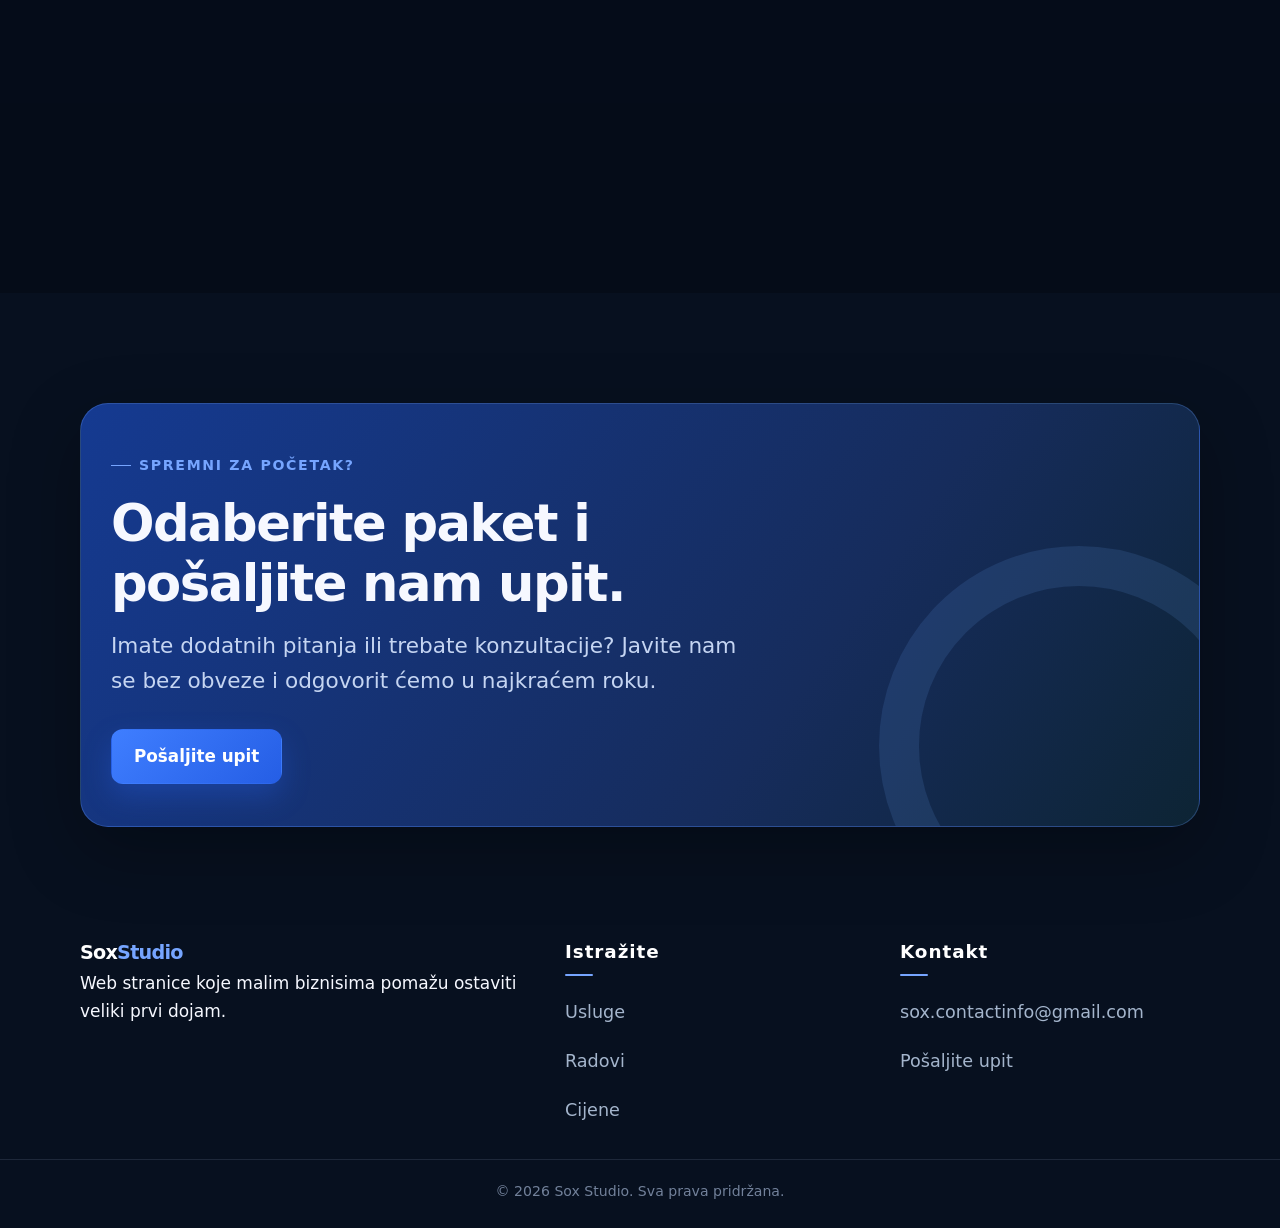
==== commit e4f9768f: "Update cijene.html" ====
--- a/cijene.html
+++ b/cijene.html
@@ -2,22 +2,24 @@
 <html lang="hr">
 <head>
   <meta charset="utf-8">
+  <link rel="icon" type="image/png" href="assets/images/favicon.png">
   <meta name="viewport" content="width=device-width, initial-scale=1">
   
   <!-- Primarni SEO Title -->
   <title>Cijene izrade web stranica za obrte i male biznise | Sox Studio</title>
   
   <!-- SEO Meta Opis -->
-  <meta name="description" content="Transparentne cijene i paketi izrade web stranica za obrte i male biznise: Web Start (350 €), Web Standard (500 €) i Web Premium (800 €). Bez skrivenih troškova!">
+  <meta name="description" content="Transparentne cijene i paketi izrade web stranica za obrte i male biznise: već od 350€.">
   
   <!-- Kanonski link -->
-  <link rel="canonical" href="https://sox-studio.hr/cijene.html">
+  <link rel="canonical" href="https://sox-studio.hr/cijene">
 
   <!-- Open Graph tagovi za društvene mreže -->
-  <meta property="og:title" content="Cijene izrade web stranica za obrte i male biznise | Sox Studio">
+<meta property="og:title" content="Cijene izrade web stranica za obrte i male biznise | Sox Studio">
   <meta property="og:description" content="Transparentni paketi izrade web stranica: Web Start, Web Standard i Web Premium. Zatražite ponudu!">
   <meta property="og:type" content="website">
   <meta property="og:url" content="https://sox-studio.hr/cijene.html">
+  <meta property="og:image" content="https://sox-studio.hr/assets/images/og-slika.jpg">
 
   <link rel="stylesheet" href="assets/styles.css">
 </head>
@@ -25,7 +27,7 @@
 
   <header class="site-header">
     <div class="container nav">
-      <a class="logo" href="index.html" aria-label="Sox Studio, početna">Sox<span>Studio</span></a>
+      <a class="logo" href="./" aria-label="Sox Studio, početna">Sox<span>Studio</span></a>
       <button class="menu-button" type="button" aria-label="Otvori navigaciju" aria-expanded="false">
         <svg class="menu-icon" viewBox="0 0 24 24" fill="none" stroke="currentColor" stroke-width="2">
           <path d="M3 6h18M3 12h18M3 18h18"/>
@@ -35,11 +37,11 @@
         </svg>
       </button>
       <nav class="nav-links" aria-label="Glavna navigacija">
-        <a href="index.html">Početna</a>
-        <a href="usluge.html">Usluge</a>
-        <a href="radovi.html">Radovi</a>
-        <a href="cijene.html" aria-current="page">Cijene</a>
-        <a href="kontakt.html" class="nav-cta">Pošalji upit</a>
+        <a href="/">Početna</a>
+        <a href="usluge">Usluge</a>
+        <a href="radovi">Radovi</a>
+        <a href="cijene" aria-current="page">Cijene</a>
+        <a href="kontakt" class="nav-cta">Pošalji upit</a>
       </nav>
     </div>
   </header>
@@ -118,118 +120,156 @@
             </ul>
           </article>
 
-          <!-- 2. WEB STANDARD (NAJČEŠĆI IZBOR) -->
-          <article class="price-card price-card--popular" data-reveal>
-            <span class="popular-label">Najčešći izbor</span>
-            <h3>WEB STANDARD</h3>
-            <p>Za tvrtke koje žele ozbiljno predstaviti svoje usluge i privući klijente.</p>
-            <div class="price">
-              <strong>500 €</strong>
-              <span>fiksno</span>
-            </div>
-            <p class="price-note">Do 5 ključnih podstranica</p>
-            <a class="button button--primary" href="kontakt.html">Odaberite paket</a>
-            <ul class="check-list">
-              <li>
-                <svg viewBox="0 0 24 24" fill="none" stroke="currentColor" stroke-width="2">
-                  <path d="M20 6 9 17l-5-5"/>
-                </svg>
-                Višestranični dizajn (Početna + do 4 podstranice)
-              </li>
-              <li>
-                <svg viewBox="0 0 24 24" fill="none" stroke="currentColor" stroke-width="2">
-                  <path d="M20 6 9 17l-5-5"/>
-                </svg>
-                Idealno za: Detaljan opis usluga, cjenik, o nama, kontakt
-              </li>
-              <li>
-                <svg viewBox="0 0 24 24" fill="none" stroke="currentColor" stroke-width="2">
-                  <path d="M20 6 9 17l-5-5"/>
-                </svg>
-                Prilagodba za sve ekrane (mobitel, tablet, PC)
-              </li>
-              <li>
-                <svg viewBox="0 0 24 24" fill="none" stroke="currentColor" stroke-width="2">
-                  <path d="M20 6 9 17l-5-5"/>
-                </svg>
-                Napredniji SEO paket za bolju poziciju na Googleu
-              </li>
-              <li>
-                <svg viewBox="0 0 24 24" fill="none" stroke="currentColor" stroke-width="2">
-                  <path d="M20 6 9 17l-5-5"/>
-                </svg>
-                Povezivanje s društvenim mrežama i WhatsAppom
-              </li>
-              <li>
-                <svg viewBox="0 0 24 24" fill="none" stroke="currentColor" stroke-width="2">
-                  <path d="M20 6 9 17l-5-5"/>
-                </svg>
-                Do 2 kruga besplatnih izmjena prije objave
-              </li>
-              <li>
-                <svg viewBox="0 0 24 24" fill="none" stroke="currentColor" stroke-width="2">
-                  <path d="M20 6 9 17l-5-5"/>
-                </svg>
-                Isporuka u roku od 10 do 14 radnih dana
-              </li>
-            </ul>
-          </article>
-
-          <!-- 3. WEB PREMIUM -->
-          <article class="price-card" data-reveal>
-            <h3>WEB PREMIUM</h3>
-            <p>Za zahtjevnije projekte, veći volumen sadržaja i napredne funkcije.</p>
-            <div class="price">
-              <strong>800 €</strong>
-              <span>fiksno</span>
-            </div>
-            <p class="price-note">Do 10 ključnih podstranica</p>
-            <a class="button button--ghost" href="kontakt.html">Odaberite paket</a>
-            <ul class="check-list">
-              <li>
-                <svg viewBox="0 0 24 24" fill="none" stroke="currentColor" stroke-width="2">
-                  <path d="M20 6 9 17l-5-5"/>
-                </svg>
-                Kompleksna struktura (Početna + do 9 podstranica)
-              </li>
-              <li>
-                <svg viewBox="0 0 24 24" fill="none" stroke="currentColor" stroke-width="2">
-                  <path d="M20 6 9 17l-5-5"/>
-                </svg>
-                Napredne funkcionalnosti (blog, višejezičnost ili rezervacije)
-              </li>
-              <li>
-                <svg viewBox="0 0 24 24" fill="none" stroke="currentColor" stroke-width="2">
-                  <path d="M20 6 9 17l-5-5"/>
-                </svg>
-                Prilagođena strategija sadržaja i strukture stranice
-              </li>
-              <li>
-                <svg viewBox="0 0 24 24" fill="none" stroke="currentColor" stroke-width="2">
-                  <path d="M20 6 9 17l-5-5"/>
-                </svg>
-                Profesionalna SEO optimizacija koda i slika
-              </li>
-              <li>
-                <svg viewBox="0 0 24 24" fill="none" stroke="currentColor" stroke-width="2">
-                  <path d="M20 6 9 17l-5-5"/>
-                </svg>
-                Brzo učitavanje stranice (Speed optimizacija)
-              </li>
-              <li>
-                <svg viewBox="0 0 24 24" fill="none" stroke="currentColor" stroke-width="2">
-                  <path d="M20 6 9 17l-5-5"/>
-                </svg>
-                Do 3 kruga besplatnih izmjena prije objave
-              </li>
-              <li>
-                <svg viewBox="0 0 24 24" fill="none" stroke="currentColor" stroke-width="2">
-                  <path d="M20 6 9 17l-5-5"/>
-                </svg>
-                Isporuka u roku od 15 do 20 radnih dana + prioritetna podrška 1 mj.
-              </li>
-            </ul>
-          </article>
+<!-- 2. WEB STANDARD (NAJČEŠĆI IZBOR) -->
+<article class="price-card price-card--popular" data-reveal>
+  <span class="popular-label">Najčešći izbor</span>
+
+  <h3>WEB STANDARD</h3>
+
+  <p>
+    Za tvrtke koje žele ozbiljno predstaviti svoje usluge i privući klijente.
+  </p>
+
+  <div class="price">
+    <strong>500 €</strong>
+    <span>fiksno</span>
+  </div>
+
+  <p class="anchor-price">Sidrena cijena (10.09.2026.): 500 €</p>
+
+  <p class="price-note">Do 5 ključnih podstranica</p>
+
+  <a class="button button--primary" href="kontakt.html">
+    Odaberite paket
+  </a>
+
+  <ul class="check-list">
+    <li>
+      <svg viewBox="0 0 24 24" fill="none" stroke="currentColor" stroke-width="2">
+        <path d="M20 6 9 17l-5-5"/>
+      </svg>
+      Višestranični dizajn (Početna + do 4 podstranice)
+    </li>
+
+    <li>
+      <svg viewBox="0 0 24 24" fill="none" stroke="currentColor" stroke-width="2">
+        <path d="M20 6 9 17l-5-5"/>
+      </svg>
+      Idealno za: Detaljan opis usluga, cjenik, o nama, kontakt
+    </li>
+
+    <li>
+      <svg viewBox="0 0 24 24" fill="none" stroke="currentColor" stroke-width="2">
+        <path d="M20 6 9 17l-5-5"/>
+      </svg>
+      Prilagodba za sve ekrane (mobitel, tablet, PC)
+    </li>
+
+    <li>
+      <svg viewBox="0 0 24 24" fill="none" stroke="currentColor" stroke-width="2">
+        <path d="M20 6 9 17l-5-5"/>
+      </svg>
+      Napredniji SEO paket za bolju poziciju na Googleu
+    </li>
+
+    <li>
+      <svg viewBox="0 0 24 24" fill="none" stroke="currentColor" stroke-width="2">
+        <path d="M20 6 9 17l-5-5"/>
+      </svg>
+      Povezivanje s društvenim mrežama i WhatsAppom
+    </li>
+
+    <li>
+      <svg viewBox="0 0 24 24" fill="none" stroke="currentColor" stroke-width="2">
+        <path d="M20 6 9 17l-5-5"/>
+      </svg>
+      Do 2 kruga besplatnih izmjena prije objave
+    </li>
+
+    <li>
+      <svg viewBox="0 0 24 24" fill="none" stroke="currentColor" stroke-width="2">
+        <path d="M20 6 9 17l-5-5"/>
+      </svg>
+      Isporuka u roku od 10 do 14 radnih dana
+    </li>
+  </ul>
+</article>
+
+
+<!-- 3. WEB PREMIUM -->
+<article class="price-card" data-reveal>
+
+  <h3>WEB PREMIUM</h3>
+
+  <p>
+    Za zahtjevnije projekte, veći volumen sadržaja i napredne funkcije.
+  </p>
+
+  <div class="price">
+    <strong>800 €</strong>
+    <span>fiksno</span>
+  </div>
+
+  <p class="anchor-price">Sidrena cijena (10.09.2026.): 800 €</p>
+
+  <p class="price-note">Do 10 ključnih podstranica</p>
+
+  <a class="button button--ghost" href="kontakt.html">
+    Odaberite paket
+  </a>
+
+  <ul class="check-list">
+    <li>
+      <svg viewBox="0 0 24 24" fill="none" stroke="currentColor" stroke-width="2">
+        <path d="M20 6 9 17l-5-5"/>
+      </svg>
+      Kompleksna struktura (Početna + do 9 podstranica)
+    </li>
+
+    <li>
+      <svg viewBox="0 0 24 24" fill="none" stroke="currentColor" stroke-width="2">
+        <path d="M20 6 9 17l-5-5"/>
+      </svg>
+      Napredne funkcionalnosti (blog, višejezičnost ili rezervacije)
+    </li>
+
+    <li>
+      <svg viewBox="0 0 24 24" fill="none" stroke="currentColor" stroke-width="2">
+        <path d="M20 6 9 17l-5-5"/>
+      </svg>
+      Prilagođena strategija sadržaja i strukture stranice
+    </li>
+
+    <li>
+      <svg viewBox="0 0 24 24" fill="none" stroke="currentColor" stroke-width="2">
+        <path d="M20 6 9 17l-5-5"/>
+      </svg>
+      Profesionalna SEO optimizacija koda i slika
+    </li>
+
+    <li>
+      <svg viewBox="0 0 24 24" fill="none" stroke="currentColor" stroke-width="2">
+        <path d="M20 6 9 17l-5-5"/>
+      </svg>
+      Brzo učitavanje stranice (Speed optimizacija)
+    </li>
+
+    <li>
+      <svg viewBox="0 0 24 24" fill="none" stroke="currentColor" stroke-width="2">
+        <path d="M20 6 9 17l-5-5"/>
+      </svg>
+      Do 3 kruga besplatnih izmjena prije objave
+    </li>
+
+    <li>
+      <svg viewBox="0 0 24 24" fill="none" stroke="currentColor" stroke-width="2">
+        <path d="M20 6 9 17l-5-5"/>
+      </svg>
+      Isporuka u roku od 15 do 20 radnih dana + prioritetna podrška 1 mj.
+    </li>
+  </ul>
+</article>
+
 
         </div>
 
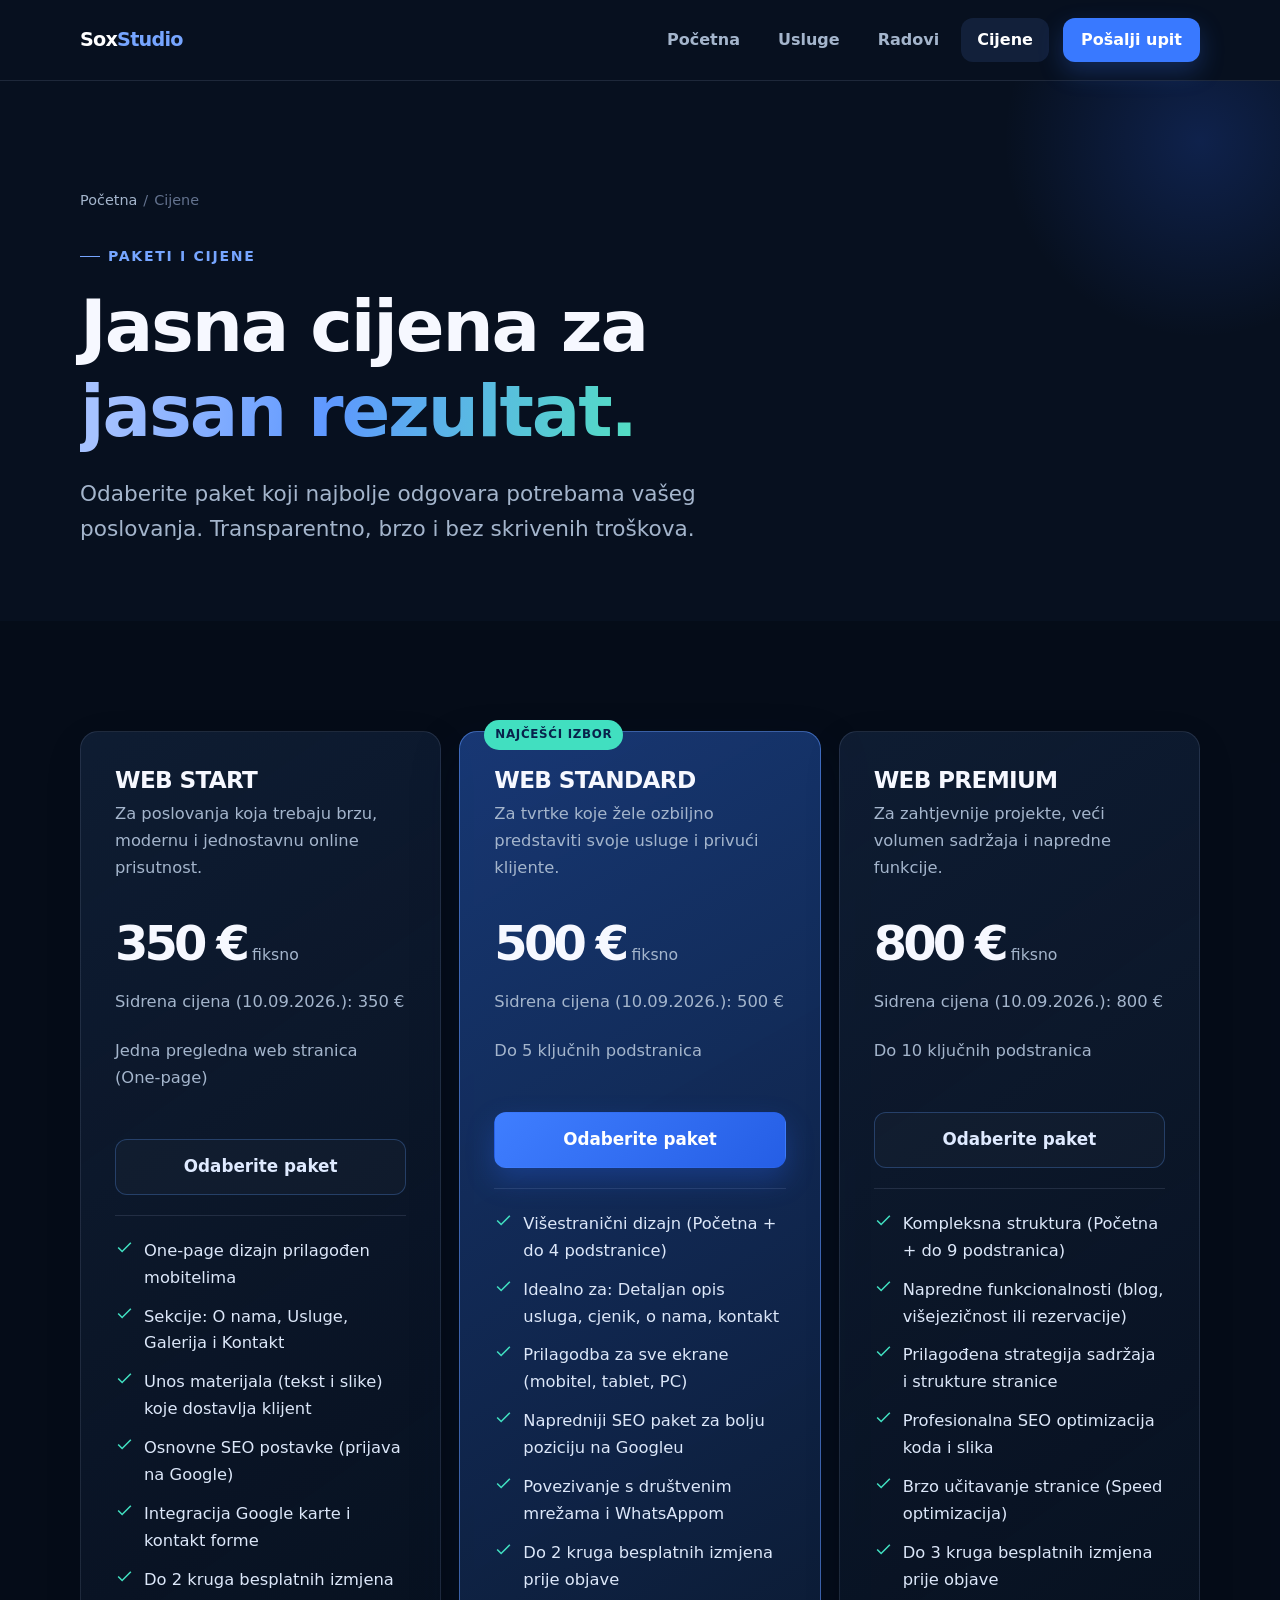
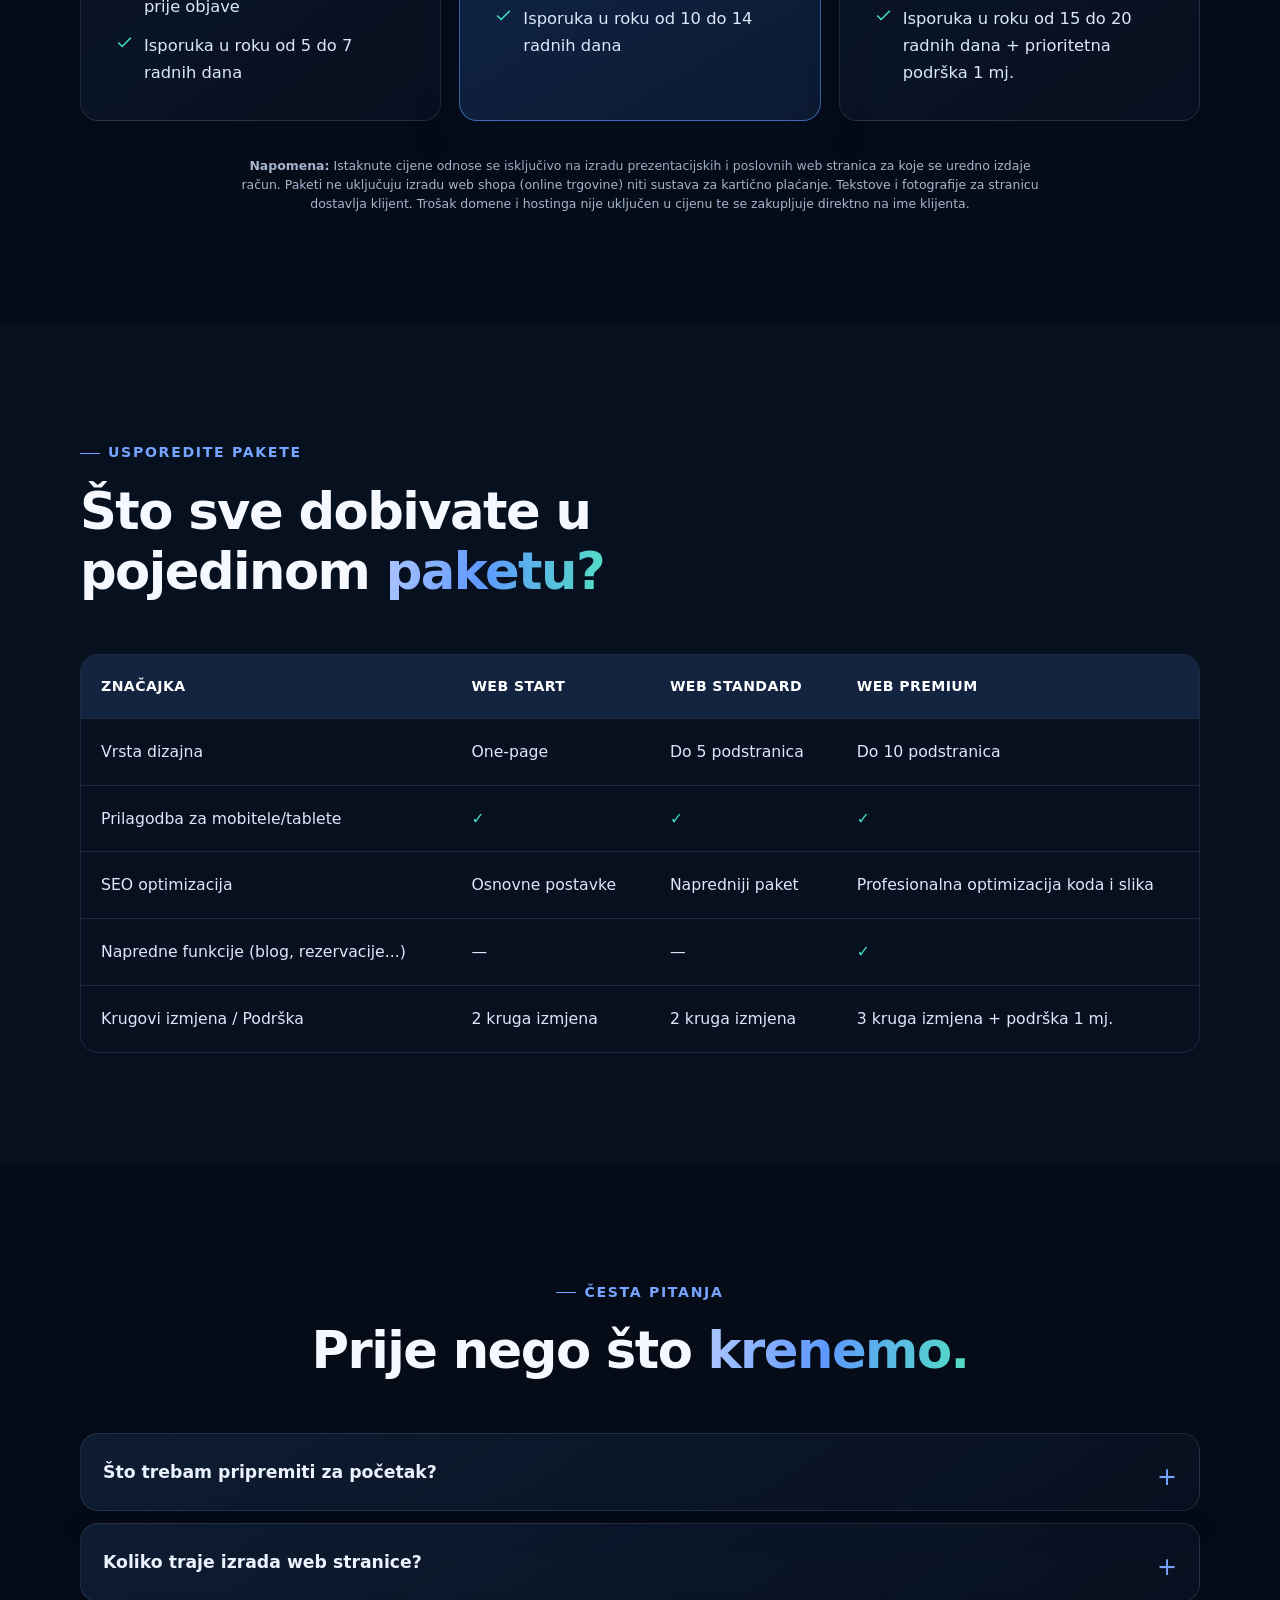
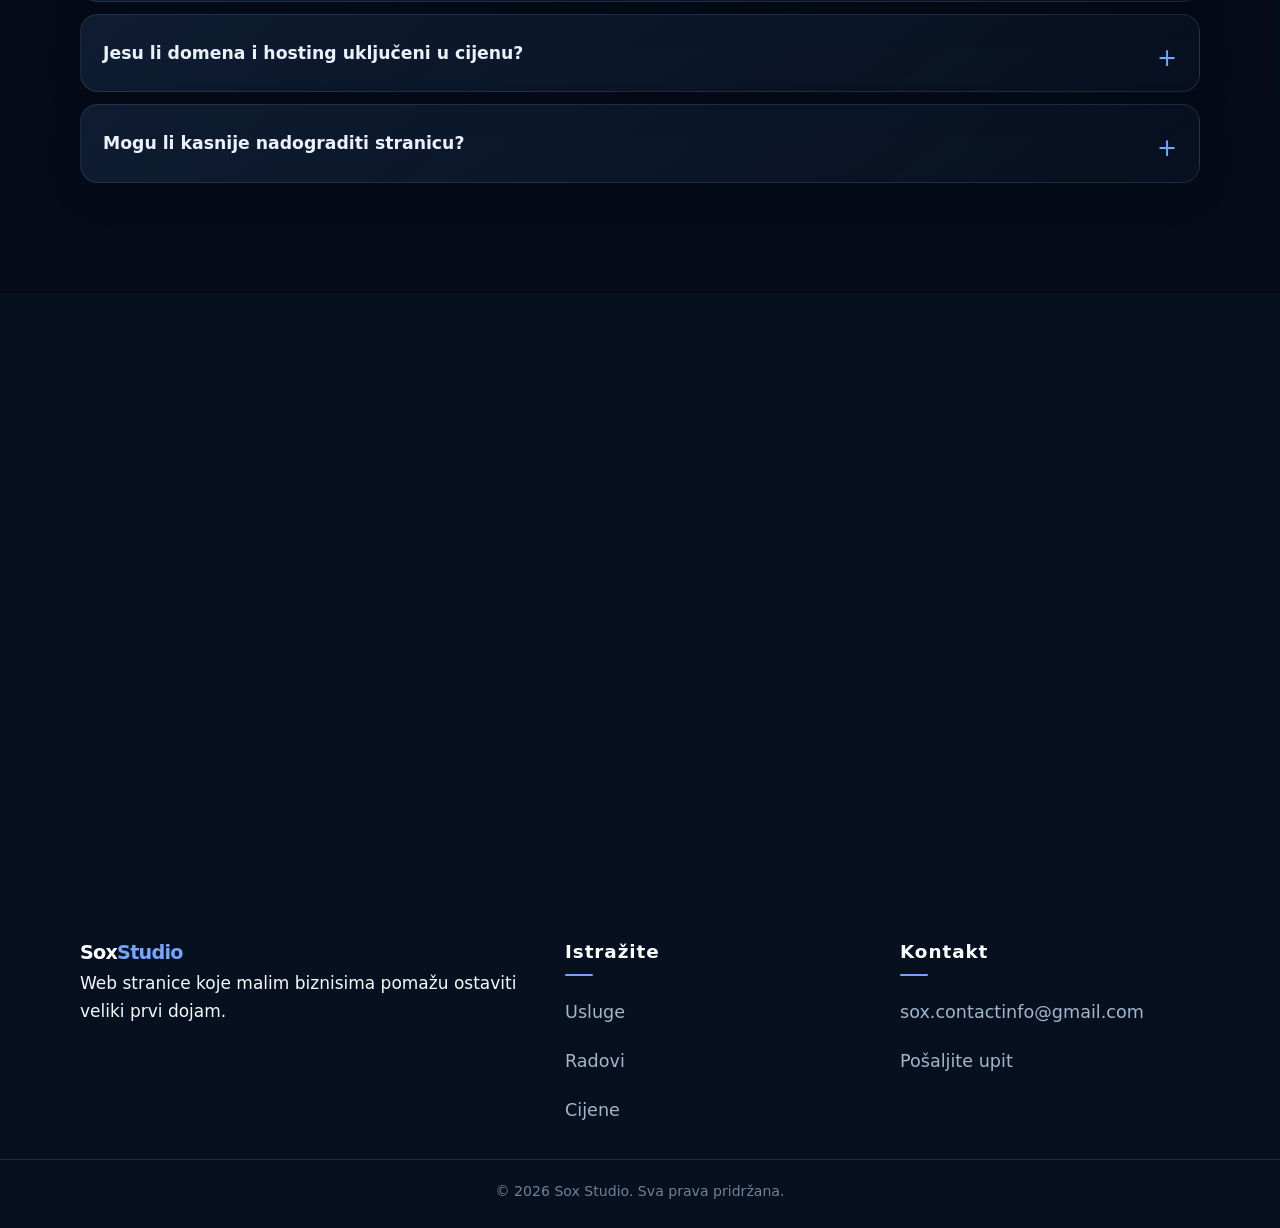
==== commit 42325ddb: "Update cijene.html" ====
--- a/cijene.html
+++ b/cijene.html
@@ -64,62 +64,80 @@
       <div class="container">
         <div class="pricing-grid">
 
-          <!-- 1. WEB START -->
-          <article class="price-card" data-reveal>
-            <h3>WEB START</h3>
-            <p>Za poslovanja koja trebaju brzu, modernu i jednostavnu online prisutnost.</p>
-            <div class="price">
-              <strong>350 €</strong>
-              <span>fiksno</span>
-            </div>
-            <p class="price-note">Jedna pregledna web stranica (One-page)</p>
-            <a class="button button--ghost" href="kontakt.html">Odaberite paket</a>
-            <ul class="check-list">
-              <li>
-                <svg viewBox="0 0 24 24" fill="none" stroke="currentColor" stroke-width="2">
-                  <path d="M20 6 9 17l-5-5"/>
-                </svg>
-                One-page dizajn prilagođen mobitelima
-              </li>
-              <li>
-                <svg viewBox="0 0 24 24" fill="none" stroke="currentColor" stroke-width="2">
-                  <path d="M20 6 9 17l-5-5"/>
-                </svg>
-                Sekcije: O nama, Usluge, Galerija i Kontakt
-              </li>
-              <li>
-                <svg viewBox="0 0 24 24" fill="none" stroke="currentColor" stroke-width="2">
-                  <path d="M20 6 9 17l-5-5"/>
-                </svg>
-                Unos materijala (tekst i slike) koje dostavlja klijent
-              </li>
-              <li>
-                <svg viewBox="0 0 24 24" fill="none" stroke="currentColor" stroke-width="2">
-                  <path d="M20 6 9 17l-5-5"/>
-                </svg>
-                Osnovne SEO postavke (prijava na Google)
-              </li>
-              <li>
-                <svg viewBox="0 0 24 24" fill="none" stroke="currentColor" stroke-width="2">
-                  <path d="M20 6 9 17l-5-5"/>
-                </svg>
-                Integracija Google karte i kontakt forme
-              </li>
-              <li>
-                <svg viewBox="0 0 24 24" fill="none" stroke="currentColor" stroke-width="2">
-                  <path d="M20 6 9 17l-5-5"/>
-                </svg>
-                Do 2 kruga besplatnih izmjena prije objave
-              </li>
-              <li>
-                <svg viewBox="0 0 24 24" fill="none" stroke="currentColor" stroke-width="2">
-                  <path d="M20 6 9 17l-5-5"/>
-                </svg>
-                Isporuka u roku od 5 do 7 radnih dana
-              </li>
-            </ul>
-          </article>
-
+<!-- 1. WEB START -->
+<article class="price-card" data-reveal>
+  <h3>WEB START</h3>
+
+  <p>
+    Za poslovanja koja trebaju brzu, modernu i jednostavnu online prisutnost.
+  </p>
+
+  <div class="price">
+    <strong>350 €</strong>
+    <span>fiksno</span>
+  </div>
+
+  <p class="anchor-price">Sidrena cijena (10.09.2026.): 350 €</p>
+
+  <p class="price-note">
+    Jedna pregledna web stranica (One-page)
+  </p>
+
+  <a class="button button--ghost" href="kontakt.html">
+    Odaberite paket
+  </a>
+
+  <ul class="check-list">
+    <li>
+      <svg viewBox="0 0 24 24" fill="none" stroke="currentColor" stroke-width="2">
+        <path d="M20 6 9 17l-5-5"/>
+      </svg>
+      One-page dizajn prilagođen mobitelima
+    </li>
+
+    <li>
+      <svg viewBox="0 0 24 24" fill="none" stroke="currentColor" stroke-width="2">
+        <path d="M20 6 9 17l-5-5"/>
+      </svg>
+      Sekcije: O nama, Usluge, Galerija i Kontakt
+    </li>
+
+    <li>
+      <svg viewBox="0 0 24 24" fill="none" stroke="currentColor" stroke-width="2">
+        <path d="M20 6 9 17l-5-5"/>
+      </svg>
+      Unos materijala (tekst i slike) koje dostavlja klijent
+    </li>
+
+    <li>
+      <svg viewBox="0 0 24 24" fill="none" stroke="currentColor" stroke-width="2">
+        <path d="M20 6 9 17l-5-5"/>
+      </svg>
+      Osnovne SEO postavke (prijava na Google)
+    </li>
+
+    <li>
+      <svg viewBox="0 0 24 24" fill="none" stroke="currentColor" stroke-width="2">
+        <path d="M20 6 9 17l-5-5"/>
+      </svg>
+      Integracija Google karte i kontakt forme
+    </li>
+
+    <li>
+      <svg viewBox="0 0 24 24" fill="none" stroke="currentColor" stroke-width="2">
+        <path d="M20 6 9 17l-5-5"/>
+      </svg>
+      Do 2 kruga besplatnih izmjena prije objave
+    </li>
+
+    <li>
+      <svg viewBox="0 0 24 24" fill="none" stroke="currentColor" stroke-width="2">
+        <path d="M20 6 9 17l-5-5"/>
+      </svg>
+      Isporuka u roku od 5 do 7 radnih dana
+    </li>
+  </ul>
+</article>
 <!-- 2. WEB STANDARD (NAJČEŠĆI IZBOR) -->
 <article class="price-card price-card--popular" data-reveal>
   <span class="popular-label">Najčešći izbor</span>
